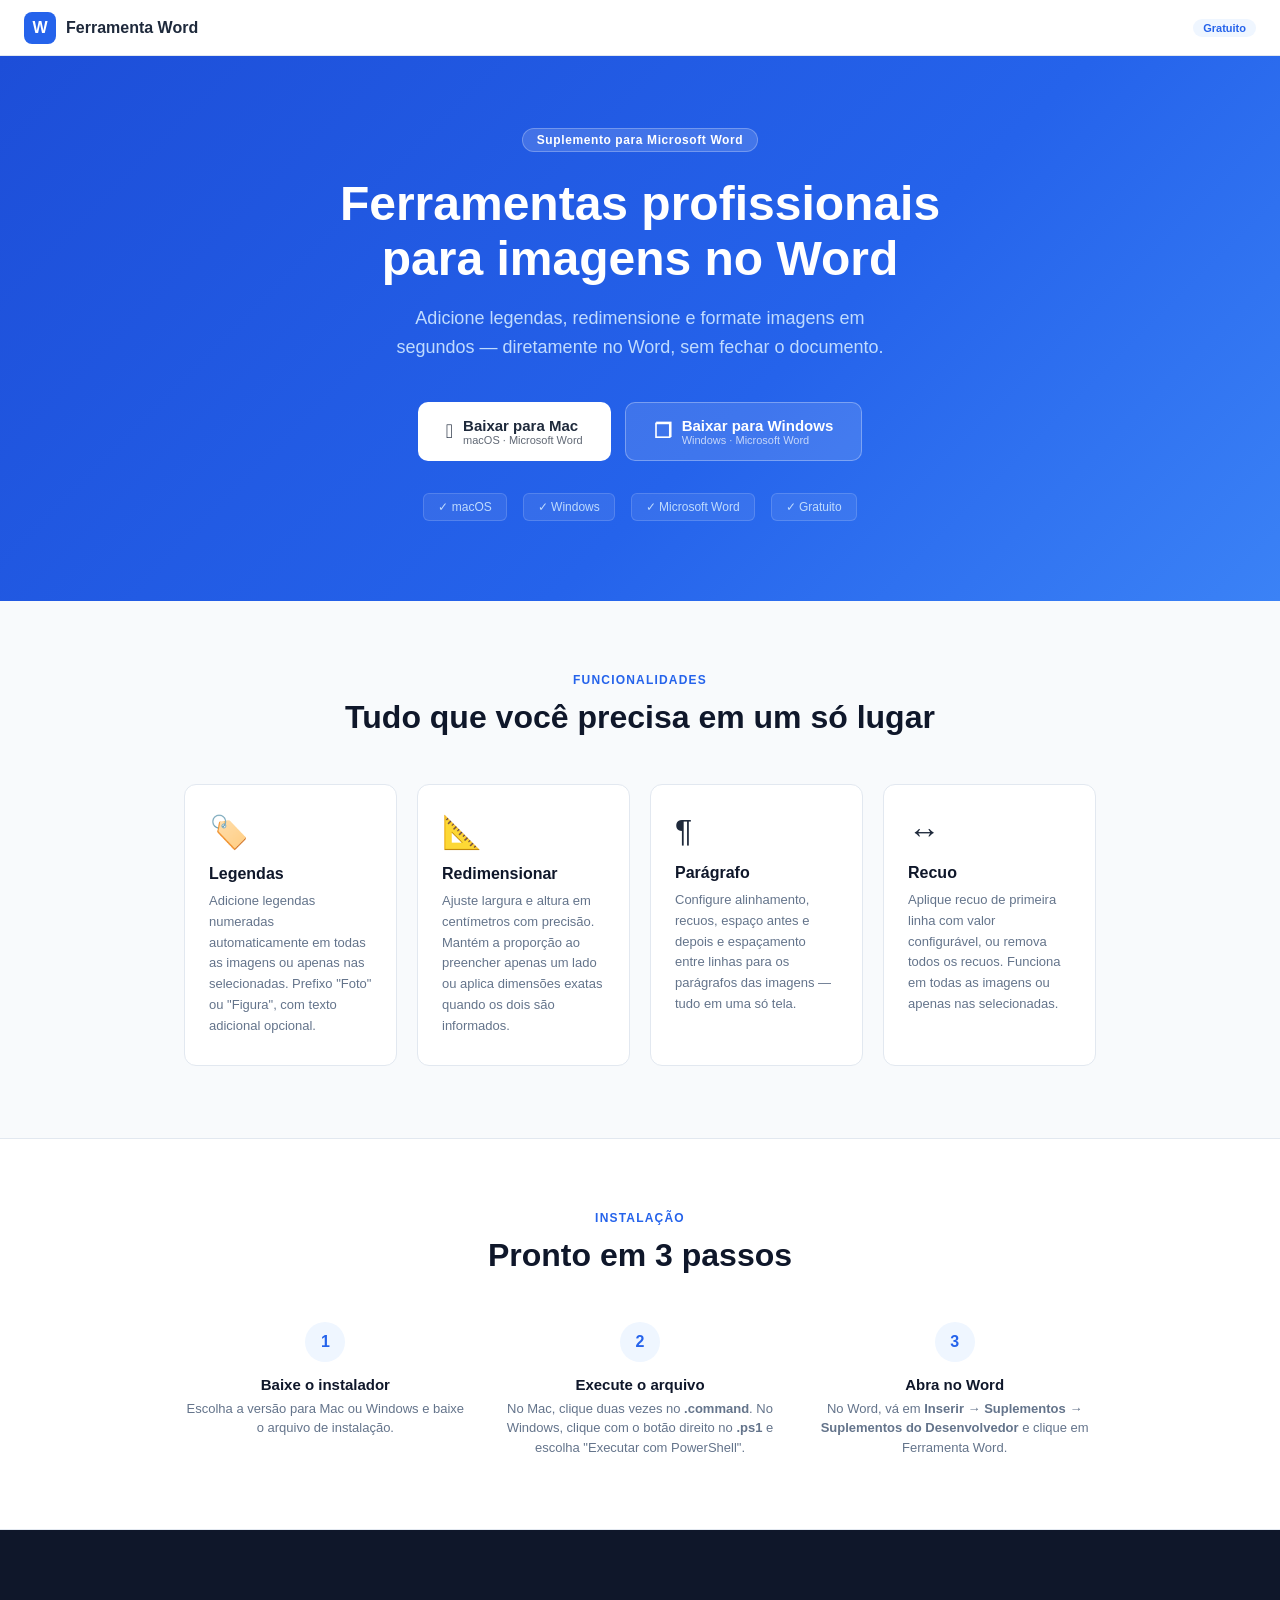
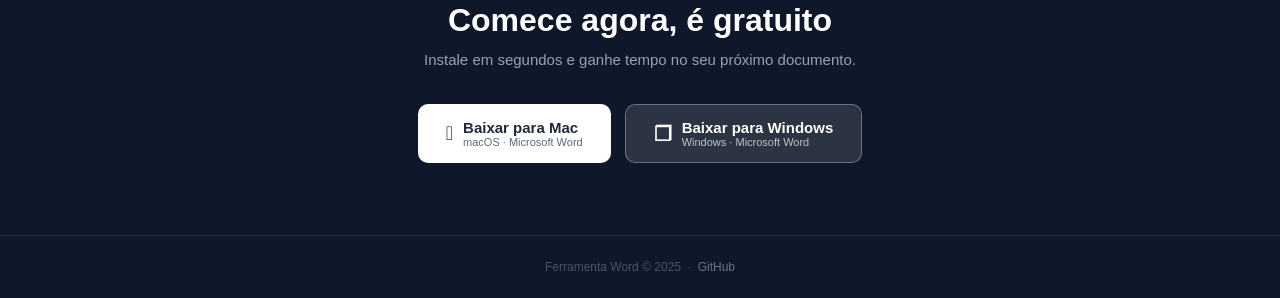
==== index.html @ 858177ff "adiciona landing page" ====
<!DOCTYPE html>
<html lang="pt-BR">
<head>
  <meta charset="UTF-8" />
  <meta name="viewport" content="width=device-width, initial-scale=1" />
  <title>Ferramenta Word</title>
  <style>
    *, *::before, *::after { box-sizing: border-box; margin: 0; padding: 0; }

    body {
      font-family: -apple-system, "Segoe UI", Roboto, sans-serif;
      background: #f8fafc;
      color: #1e293b;
    }

    /* ── NAV ── */
    nav {
      background: white;
      border-bottom: 1px solid #e2e8f0;
      padding: 0 24px;
      height: 56px;
      display: flex;
      align-items: center;
      justify-content: space-between;
      position: sticky;
      top: 0;
      z-index: 10;
    }
    .nav-logo {
      display: flex;
      align-items: center;
      gap: 10px;
      font-weight: 700;
      font-size: 16px;
      color: #1e293b;
      text-decoration: none;
    }
    .nav-logo-icon {
      background: #2563eb;
      color: white;
      width: 32px;
      height: 32px;
      border-radius: 8px;
      display: flex;
      align-items: center;
      justify-content: center;
      font-size: 16px;
    }
    .nav-badge {
      background: #eff6ff;
      color: #2563eb;
      font-size: 11px;
      font-weight: 700;
      padding: 3px 10px;
      border-radius: 20px;
    }

    /* ── HERO ── */
    .hero {
      background: linear-gradient(135deg, #1d4ed8 0%, #2563eb 60%, #3b82f6 100%);
      color: white;
      padding: 72px 24px 80px;
      text-align: center;
    }
    .hero-tag {
      display: inline-block;
      background: rgba(255,255,255,0.15);
      border: 1px solid rgba(255,255,255,0.25);
      color: white;
      font-size: 12px;
      font-weight: 600;
      padding: 4px 14px;
      border-radius: 20px;
      margin-bottom: 24px;
      letter-spacing: 0.05em;
    }
    .hero h1 {
      font-size: clamp(28px, 5vw, 48px);
      font-weight: 800;
      line-height: 1.15;
      margin-bottom: 18px;
      max-width: 640px;
      margin-left: auto;
      margin-right: auto;
    }
    .hero p {
      font-size: clamp(15px, 2vw, 18px);
      color: #bfdbfe;
      max-width: 520px;
      margin: 0 auto 40px;
      line-height: 1.6;
    }
    .hero-btns {
      display: flex;
      flex-wrap: wrap;
      gap: 14px;
      justify-content: center;
    }
    .btn-download {
      display: flex;
      align-items: center;
      gap: 10px;
      padding: 14px 28px;
      border-radius: 10px;
      font-size: 15px;
      font-weight: 700;
      text-decoration: none;
      transition: transform 0.15s, box-shadow 0.15s;
    }
    .btn-download:hover { transform: translateY(-2px); box-shadow: 0 8px 24px rgba(0,0,0,0.2); }
    .btn-mac {
      background: white;
      color: #1e293b;
    }
    .btn-win {
      background: rgba(255,255,255,0.12);
      color: white;
      border: 1px solid rgba(255,255,255,0.3);
    }
    .btn-icon { font-size: 20px; }
    .btn-text { display: flex; flex-direction: column; text-align: left; }
    .btn-text small { font-size: 11px; font-weight: 400; opacity: 0.7; }

    /* ── FEATURES ── */
    .section {
      padding: 72px 24px;
      max-width: 960px;
      margin: 0 auto;
    }
    .section-label {
      font-size: 12px;
      font-weight: 700;
      color: #2563eb;
      text-transform: uppercase;
      letter-spacing: 0.1em;
      text-align: center;
      margin-bottom: 12px;
    }
    .section h2 {
      font-size: clamp(22px, 3vw, 32px);
      font-weight: 800;
      text-align: center;
      margin-bottom: 48px;
      color: #0f172a;
    }
    .features-grid {
      display: grid;
      grid-template-columns: repeat(auto-fit, minmax(200px, 1fr));
      gap: 20px;
    }
    .feature-card {
      background: white;
      border: 1px solid #e2e8f0;
      border-radius: 12px;
      padding: 28px 24px;
      transition: border-color 0.2s, box-shadow 0.2s;
    }
    .feature-card:hover {
      border-color: #93c5fd;
      box-shadow: 0 4px 20px rgba(37,99,235,0.08);
    }
    .feature-emoji {
      font-size: 32px;
      margin-bottom: 14px;
      display: block;
    }
    .feature-card h3 {
      font-size: 16px;
      font-weight: 700;
      margin-bottom: 8px;
      color: #0f172a;
    }
    .feature-card p {
      font-size: 13px;
      color: #64748b;
      line-height: 1.6;
    }

    /* ── HOW IT WORKS ── */
    .how-section {
      background: white;
      border-top: 1px solid #e2e8f0;
      border-bottom: 1px solid #e2e8f0;
    }
    .steps {
      display: grid;
      grid-template-columns: repeat(auto-fit, minmax(200px, 1fr));
      gap: 32px;
    }
    .step {
      text-align: center;
    }
    .step-num {
      width: 40px;
      height: 40px;
      background: #eff6ff;
      color: #2563eb;
      font-size: 16px;
      font-weight: 800;
      border-radius: 50%;
      display: flex;
      align-items: center;
      justify-content: center;
      margin: 0 auto 14px;
    }
    .step h3 {
      font-size: 15px;
      font-weight: 700;
      margin-bottom: 6px;
      color: #0f172a;
    }
    .step p {
      font-size: 13px;
      color: #64748b;
      line-height: 1.5;
    }

    /* ── CTA ── */
    .cta-section {
      background: #0f172a;
      color: white;
      text-align: center;
      padding: 72px 24px;
    }
    .cta-section h2 {
      font-size: clamp(22px, 3vw, 32px);
      font-weight: 800;
      margin-bottom: 12px;
    }
    .cta-section p {
      color: #94a3b8;
      font-size: 15px;
      margin-bottom: 36px;
    }

    /* ── FOOTER ── */
    footer {
      background: #0f172a;
      border-top: 1px solid #1e293b;
      text-align: center;
      padding: 24px;
      color: #475569;
      font-size: 12px;
    }
    footer a { color: #64748b; text-decoration: none; }
    footer a:hover { color: #94a3b8; }

    /* ── COMPAT BADGES ── */
    .compat {
      display: flex;
      justify-content: center;
      gap: 16px;
      flex-wrap: wrap;
      margin-top: 32px;
    }
    .compat-badge {
      display: flex;
      align-items: center;
      gap: 6px;
      background: rgba(255,255,255,0.08);
      border: 1px solid rgba(255,255,255,0.15);
      border-radius: 6px;
      padding: 6px 14px;
      font-size: 12px;
      color: #bfdbfe;
    }
  </style>
</head>
<body>

<!-- NAV -->
<nav>
  <a class="nav-logo" href="#">
    <div class="nav-logo-icon">W</div>
    Ferramenta Word
  </a>
  <span class="nav-badge">Gratuito</span>
</nav>

<!-- HERO -->
<section class="hero">
  <span class="hero-tag">Suplemento para Microsoft Word</span>
  <h1>Ferramentas profissionais para imagens no Word</h1>
  <p>Adicione legendas, redimensione e formate imagens em segundos — diretamente no Word, sem fechar o documento.</p>

  <div class="hero-btns">
    <a class="btn-download btn-mac" href="instalar-mac.command" download>
      <span class="btn-icon">&#63743;</span>
      <span class="btn-text">
        Baixar para Mac
        <small>macOS · Microsoft Word</small>
      </span>
    </a>
    <a class="btn-download btn-win" href="instalar-windows.ps1" download>
      <span class="btn-icon">&#10064;</span>
      <span class="btn-text">
        Baixar para Windows
        <small>Windows · Microsoft Word</small>
      </span>
    </a>
  </div>

  <div class="compat">
    <span class="compat-badge">&#10003; macOS</span>
    <span class="compat-badge">&#10003; Windows</span>
    <span class="compat-badge">&#10003; Microsoft Word</span>
    <span class="compat-badge">&#10003; Gratuito</span>
  </div>
</section>

<!-- FEATURES -->
<section class="section">
  <p class="section-label">Funcionalidades</p>
  <h2>Tudo que você precisa em um só lugar</h2>

  <div class="features-grid">
    <div class="feature-card">
      <span class="feature-emoji">&#127991;&#65039;</span>
      <h3>Legendas</h3>
      <p>Adicione legendas numeradas automaticamente em todas as imagens ou apenas nas selecionadas. Prefixo "Foto" ou "Figura", com texto adicional opcional.</p>
    </div>
    <div class="feature-card">
      <span class="feature-emoji">&#128208;</span>
      <h3>Redimensionar</h3>
      <p>Ajuste largura e altura em centímetros com precisão. Mantém a proporção ao preencher apenas um lado ou aplica dimensões exatas quando os dois são informados.</p>
    </div>
    <div class="feature-card">
      <span class="feature-emoji">&#182;</span>
      <h3>Parágrafo</h3>
      <p>Configure alinhamento, recuos, espaço antes e depois e espaçamento entre linhas para os parágrafos das imagens — tudo em uma só tela.</p>
    </div>
    <div class="feature-card">
      <span class="feature-emoji">&#8596;&#65039;</span>
      <h3>Recuo</h3>
      <p>Aplique recuo de primeira linha com valor configurável, ou remova todos os recuos. Funciona em todas as imagens ou apenas nas selecionadas.</p>
    </div>
  </div>
</section>

<!-- HOW IT WORKS -->
<section class="how-section">
  <div class="section">
    <p class="section-label">Instalação</p>
    <h2>Pronto em 3 passos</h2>

    <div class="steps">
      <div class="step">
        <div class="step-num">1</div>
        <h3>Baixe o instalador</h3>
        <p>Escolha a versão para Mac ou Windows e baixe o arquivo de instalação.</p>
      </div>
      <div class="step">
        <div class="step-num">2</div>
        <h3>Execute o arquivo</h3>
        <p>No Mac, clique duas vezes no <strong>.command</strong>. No Windows, clique com o botão direito no <strong>.ps1</strong> e escolha "Executar com PowerShell".</p>
      </div>
      <div class="step">
        <div class="step-num">3</div>
        <h3>Abra no Word</h3>
        <p>No Word, vá em <strong>Inserir → Suplementos → Suplementos do Desenvolvedor</strong> e clique em Ferramenta Word.</p>
      </div>
    </div>
  </div>
</section>

<!-- CTA -->
<section class="cta-section">
  <h2>Comece agora, é gratuito</h2>
  <p>Instale em segundos e ganhe tempo no seu próximo documento.</p>

  <div class="hero-btns">
    <a class="btn-download btn-mac" href="instalar-mac.command" download>
      <span class="btn-icon">&#63743;</span>
      <span class="btn-text">
        Baixar para Mac
        <small>macOS · Microsoft Word</small>
      </span>
    </a>
    <a class="btn-download btn-win" href="instalar-windows.ps1" download>
      <span class="btn-icon">&#10064;</span>
      <span class="btn-text">
        Baixar para Windows
        <small>Windows · Microsoft Word</small>
      </span>
    </a>
  </div>
</section>

<!-- FOOTER -->
<footer>
  <p>Ferramenta Word &copy; 2025 &nbsp;·&nbsp; <a href="https://github.com/leocorrea99/ferramenta-word">GitHub</a></p>
</footer>

</body>
</html>
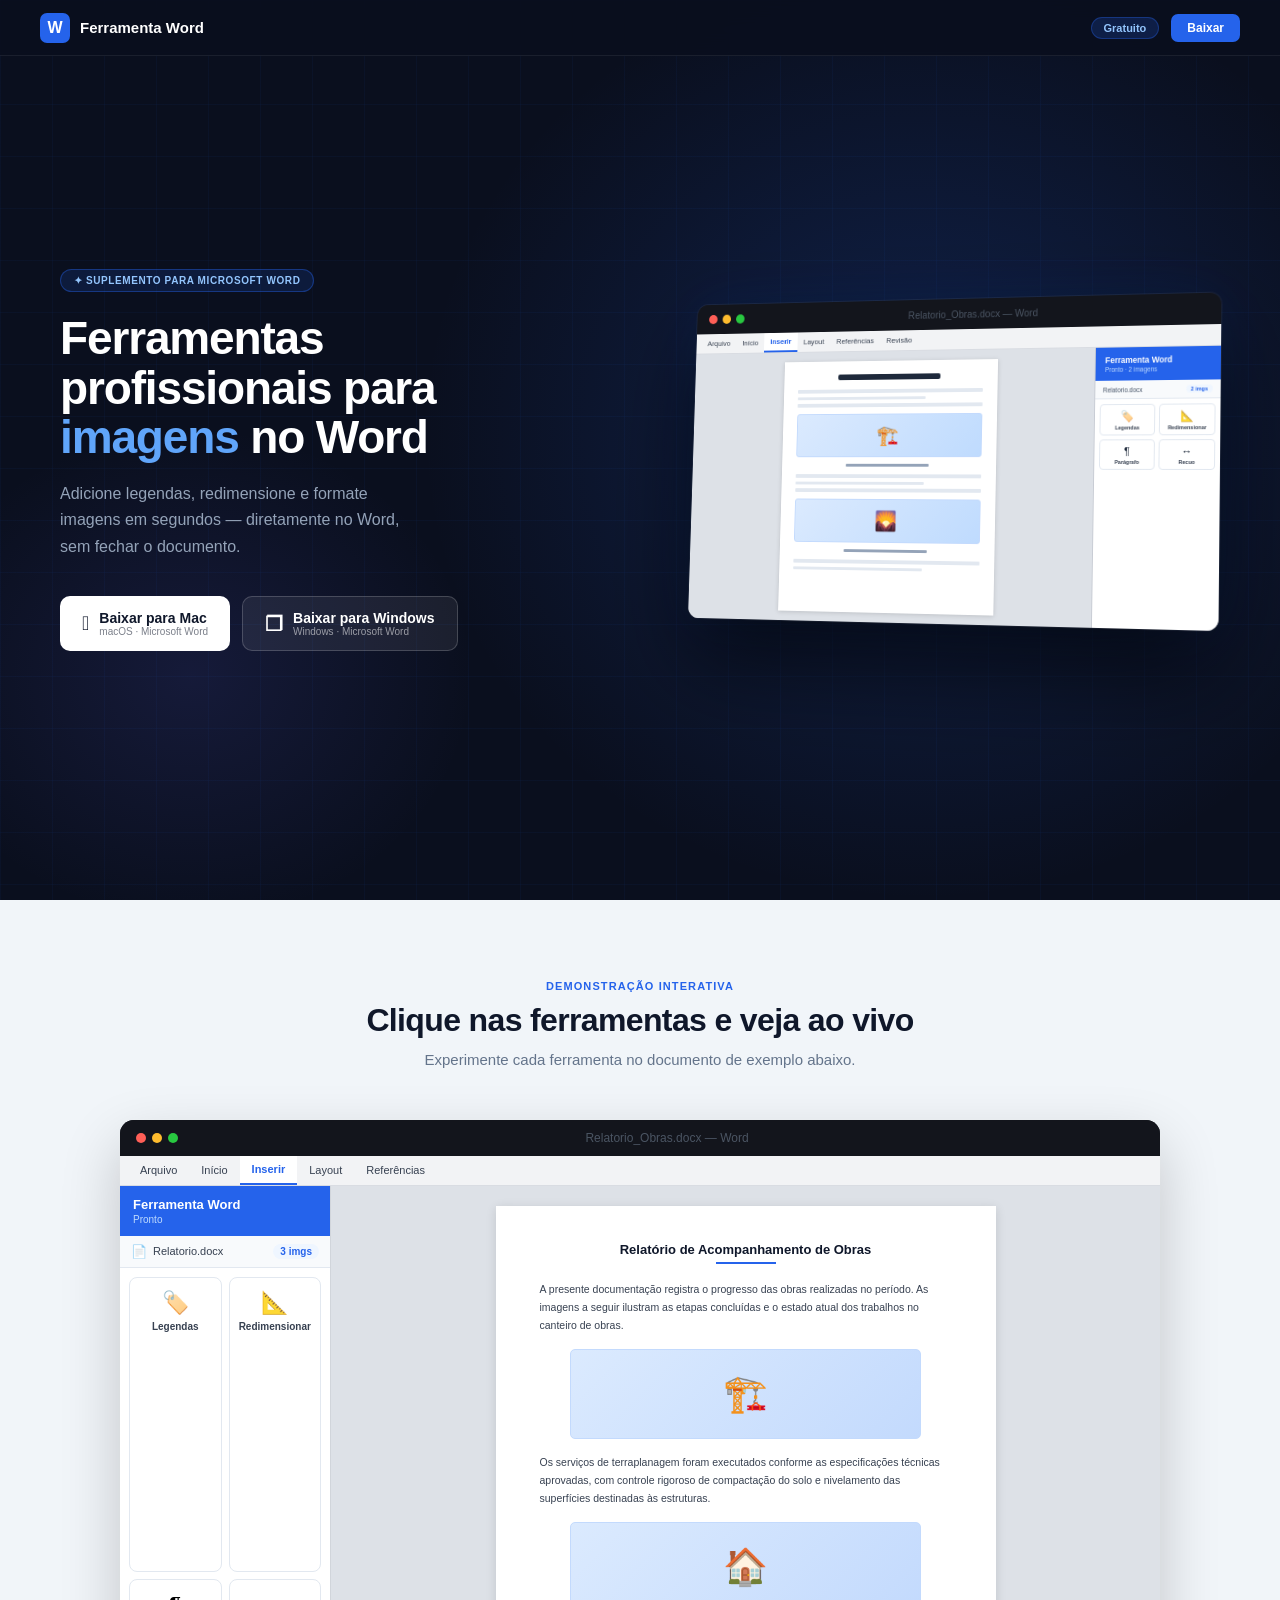
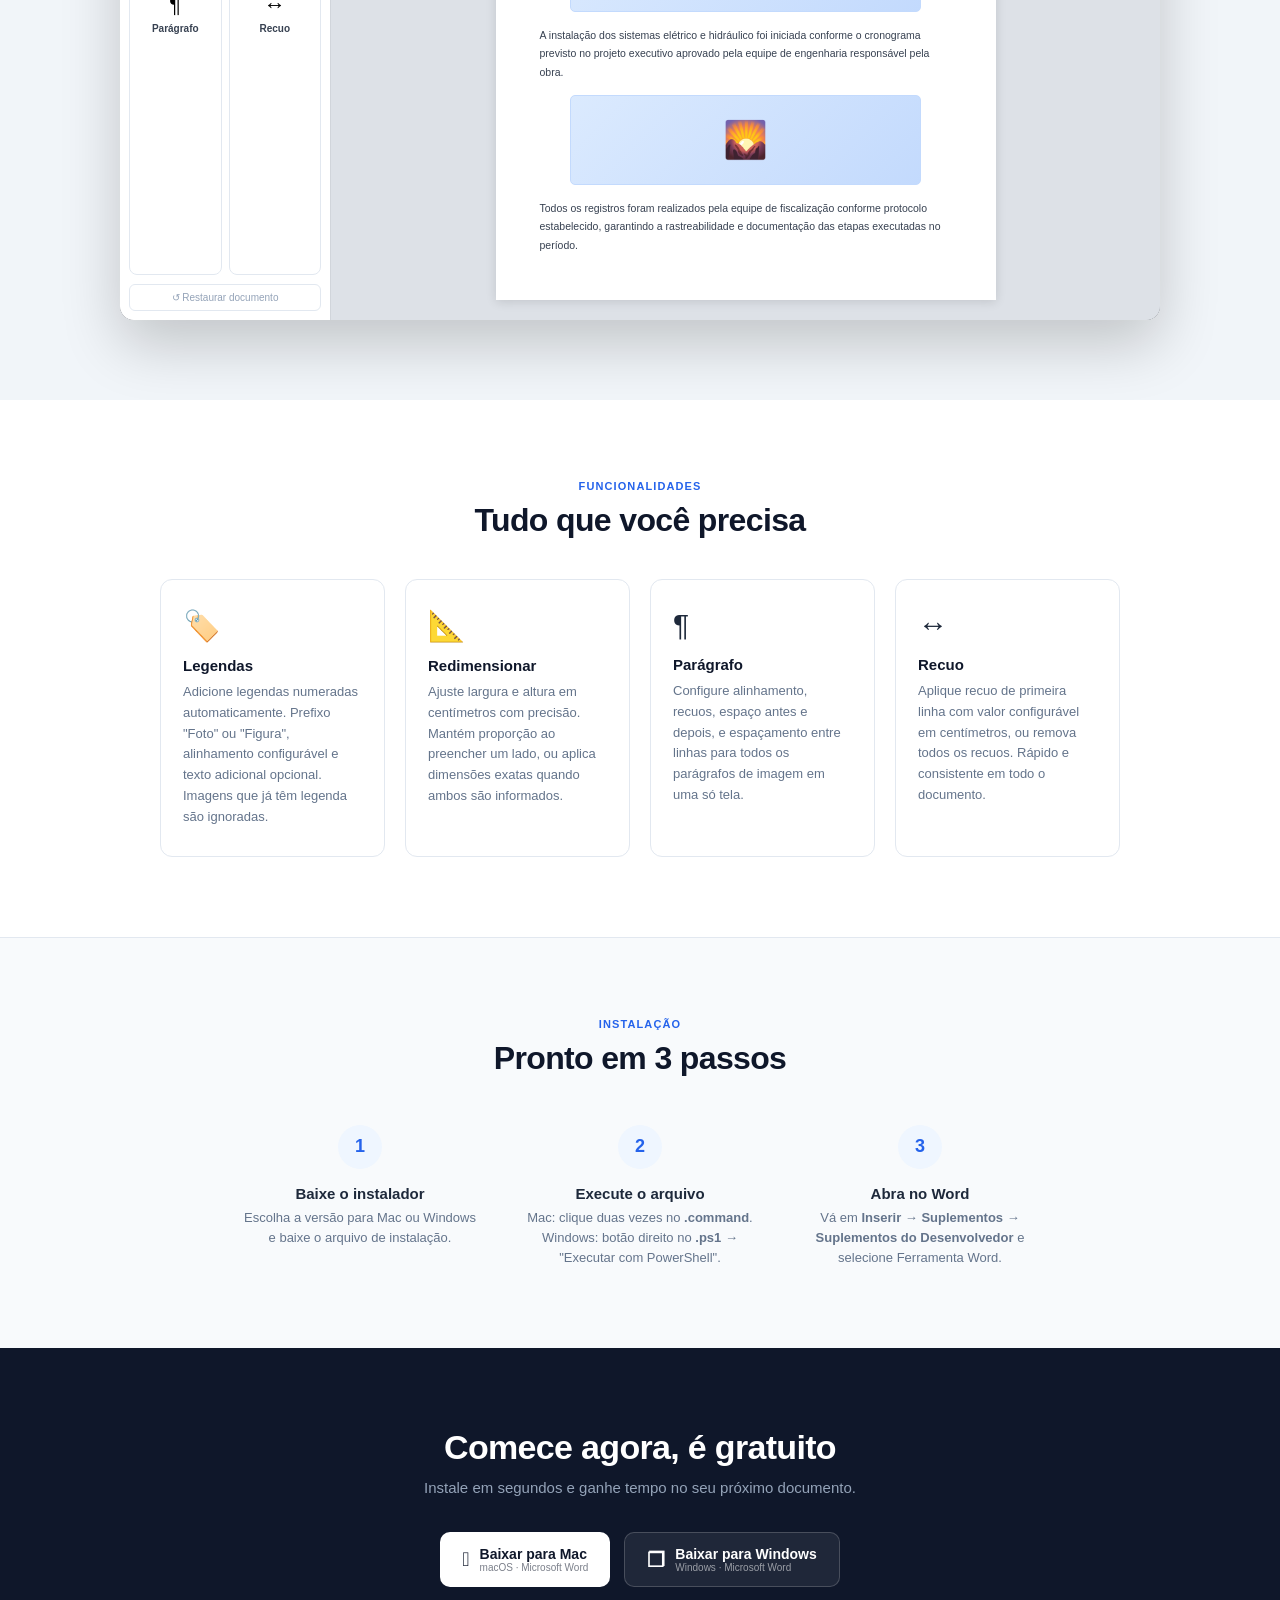
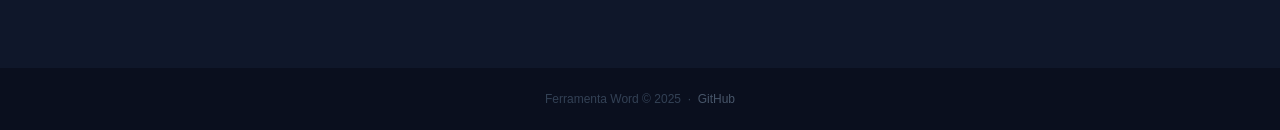
==== commit a2e23e25: "redesenha LP: hero com mockup Word + demo interativo" ====
--- a/index.html
+++ b/index.html
@@ -6,263 +6,227 @@
   <title>Ferramenta Word</title>
   <style>
     *, *::before, *::after { box-sizing: border-box; margin: 0; padding: 0; }
-
-    body {
-      font-family: -apple-system, "Segoe UI", Roboto, sans-serif;
-      background: #f8fafc;
-      color: #1e293b;
-    }
+    html { scroll-behavior: smooth; }
+    body { font-family: -apple-system, "Segoe UI", Roboto, sans-serif; color: #1e293b; background: #f8fafc; overflow-x: hidden; }
 
     /* ── NAV ── */
     nav {
-      background: white;
-      border-bottom: 1px solid #e2e8f0;
-      padding: 0 24px;
-      height: 56px;
-      display: flex;
-      align-items: center;
-      justify-content: space-between;
-      position: sticky;
-      top: 0;
-      z-index: 10;
-    }
-    .nav-logo {
-      display: flex;
-      align-items: center;
-      gap: 10px;
-      font-weight: 700;
-      font-size: 16px;
-      color: #1e293b;
-      text-decoration: none;
-    }
-    .nav-logo-icon {
-      background: #2563eb;
-      color: white;
-      width: 32px;
-      height: 32px;
-      border-radius: 8px;
-      display: flex;
-      align-items: center;
-      justify-content: center;
-      font-size: 16px;
-    }
-    .nav-badge {
-      background: #eff6ff;
-      color: #2563eb;
-      font-size: 11px;
-      font-weight: 700;
-      padding: 3px 10px;
-      border-radius: 20px;
-    }
+      position: fixed; top: 0; left: 0; right: 0; z-index: 100;
+      background: rgba(10,15,30,0.85); backdrop-filter: blur(16px);
+      border-bottom: 1px solid rgba(255,255,255,0.07);
+      height: 56px; padding: 0 40px;
+      display: flex; align-items: center; justify-content: space-between;
+    }
+    .logo { display: flex; align-items: center; gap: 10px; text-decoration: none; }
+    .logo-mark { width: 30px; height: 30px; background: #2563eb; border-radius: 7px; display: grid; place-items: center; color: white; font-weight: 900; font-size: 16px; }
+    .logo-name { font-size: 15px; font-weight: 700; color: white; }
+    .nav-right { display: flex; align-items: center; gap: 12px; }
+    .nav-pill { background: rgba(37,99,235,0.2); color: #93c5fd; font-size: 11px; font-weight: 700; padding: 4px 12px; border-radius: 20px; border: 1px solid rgba(37,99,235,0.35); }
+    .nav-btn { background: #2563eb; color: white; font-size: 12px; font-weight: 700; padding: 7px 16px; border-radius: 7px; text-decoration: none; transition: background 0.15s; }
+    .nav-btn:hover { background: #1d4ed8; }
 
     /* ── HERO ── */
     .hero {
-      background: linear-gradient(135deg, #1d4ed8 0%, #2563eb 60%, #3b82f6 100%);
-      color: white;
-      padding: 72px 24px 80px;
-      text-align: center;
-    }
+      min-height: 100vh;
+      background: #0a0f1e;
+      background-image:
+        radial-gradient(ellipse 60% 80% at 72% 48%, rgba(37,99,235,0.22) 0%, transparent 65%),
+        radial-gradient(ellipse 40% 50% at 15% 75%, rgba(99,102,241,0.13) 0%, transparent 55%);
+      position: relative; overflow: hidden;
+      display: flex; align-items: center;
+      padding: 80px 60px 60px; gap: 56px;
+    }
+    .hero::before {
+      content: '';
+      position: absolute; inset: 0; pointer-events: none;
+      background-image:
+        linear-gradient(rgba(37,99,235,0.05) 1px, transparent 1px),
+        linear-gradient(90deg, rgba(37,99,235,0.05) 1px, transparent 1px);
+      background-size: 52px 52px;
+    }
+    .hero-text { flex: 0 0 400px; position: relative; z-index: 2; }
     .hero-tag {
-      display: inline-block;
-      background: rgba(255,255,255,0.15);
-      border: 1px solid rgba(255,255,255,0.25);
-      color: white;
-      font-size: 12px;
-      font-weight: 600;
-      padding: 4px 14px;
-      border-radius: 20px;
-      margin-bottom: 24px;
-      letter-spacing: 0.05em;
-    }
-    .hero h1 {
-      font-size: clamp(28px, 5vw, 48px);
-      font-weight: 800;
-      line-height: 1.15;
-      margin-bottom: 18px;
-      max-width: 640px;
-      margin-left: auto;
-      margin-right: auto;
-    }
-    .hero p {
-      font-size: clamp(15px, 2vw, 18px);
-      color: #bfdbfe;
-      max-width: 520px;
-      margin: 0 auto 40px;
-      line-height: 1.6;
-    }
-    .hero-btns {
-      display: flex;
-      flex-wrap: wrap;
-      gap: 14px;
-      justify-content: center;
-    }
-    .btn-download {
-      display: flex;
-      align-items: center;
-      gap: 10px;
-      padding: 14px 28px;
-      border-radius: 10px;
-      font-size: 15px;
-      font-weight: 700;
-      text-decoration: none;
-      transition: transform 0.15s, box-shadow 0.15s;
-    }
-    .btn-download:hover { transform: translateY(-2px); box-shadow: 0 8px 24px rgba(0,0,0,0.2); }
-    .btn-mac {
-      background: white;
-      color: #1e293b;
-    }
-    .btn-win {
-      background: rgba(255,255,255,0.12);
-      color: white;
-      border: 1px solid rgba(255,255,255,0.3);
-    }
+      display: inline-flex; align-items: center; gap: 6px;
+      background: rgba(37,99,235,0.15); border: 1px solid rgba(37,99,235,0.4);
+      color: #93c5fd; font-size: 10px; font-weight: 700;
+      padding: 5px 13px; border-radius: 20px;
+      letter-spacing: 0.06em; text-transform: uppercase; margin-bottom: 22px;
+    }
+    .hero h1 { font-size: 46px; font-weight: 900; line-height: 1.08; color: white; letter-spacing: -0.025em; margin-bottom: 18px; }
+    .hero h1 em { font-style: normal; color: #60a5fa; }
+    .hero-desc { font-size: 16px; color: #94a3b8; line-height: 1.65; margin-bottom: 36px; max-width: 350px; }
+    .hero-ctas { display: flex; flex-wrap: wrap; gap: 12px; }
+    .btn-hero {
+      display: flex; align-items: center; gap: 10px;
+      padding: 13px 22px; border-radius: 10px;
+      font-size: 14px; font-weight: 700; text-decoration: none;
+      transition: transform 0.15s, box-shadow 0.15s, background 0.15s;
+    }
+    .btn-hero:hover { transform: translateY(-2px); }
+    .btn-mac { background: white; color: #0f172a; }
+    .btn-mac:hover { box-shadow: 0 10px 30px rgba(255,255,255,0.12); }
+    .btn-win { background: rgba(255,255,255,0.07); color: white; border: 1px solid rgba(255,255,255,0.18); }
+    .btn-win:hover { background: rgba(255,255,255,0.12); box-shadow: 0 10px 30px rgba(0,0,0,0.3); }
     .btn-icon { font-size: 20px; }
-    .btn-text { display: flex; flex-direction: column; text-align: left; }
-    .btn-text small { font-size: 11px; font-weight: 400; opacity: 0.7; }
+    .btn-txt { display: flex; flex-direction: column; text-align: left; }
+    .btn-txt small { font-size: 10px; font-weight: 400; opacity: 0.55; }
+    .hero-visual { flex: 1; display: flex; justify-content: flex-end; align-items: center; position: relative; z-index: 2; }
+
+    /* ── WORD WINDOW (hero mockup) ── */
+    .mockup-win {
+      width: 580px;
+      background: #1c1f28; border-radius: 12px; overflow: hidden;
+      box-shadow: 0 0 0 1px rgba(255,255,255,0.06), 0 40px 100px rgba(0,0,0,0.7), 0 0 60px rgba(37,99,235,0.12);
+      transform: perspective(1200px) rotateY(-10deg) rotateX(3deg);
+      transform-origin: right center;
+      transition: transform 0.4s ease;
+    }
+    .mockup-win:hover { transform: perspective(1200px) rotateY(-5deg) rotateX(1.5deg); }
+    .m-bar { background: #13151c; padding: 10px 14px; display: flex; align-items: center; gap: 10px; }
+    .m-dots { display: flex; gap: 6px; }
+    .m-dot { width: 10px; height: 10px; border-radius: 50%; }
+    .m-dot.c { background: #ff5f57; } .m-dot.n { background: #febc2e; } .m-dot.x { background: #28c840; }
+    .m-title { flex: 1; text-align: center; font-size: 10.5px; color: #4b5563; font-weight: 500; }
+    .m-ribbon { background: #f2f3f5; height: 22px; display: flex; align-items: center; padding: 0 6px; border-bottom: 1px solid #d9dce2; }
+    .m-tab { font-size: 8px; padding: 0 7px; height: 100%; display: flex; align-items: center; color: #374151; }
+    .m-tab.on { color: #2563eb; font-weight: 700; border-bottom: 2px solid #2563eb; background: white; }
+    .m-body { display: flex; height: 285px; background: #c8ccd4; gap: 1px; }
+    .m-docarea { flex: 1; background: #dde1e7; display: flex; justify-content: center; align-items: flex-start; padding: 10px 8px; overflow: hidden; }
+    .m-page { background: white; width: 100%; max-width: 240px; min-height: 265px; box-shadow: 0 1px 5px rgba(0,0,0,0.15); padding: 14px 16px; }
+    .mp-h { height: 6px; background: #1e293b; border-radius: 2px; width: 55%; margin: 0 auto 10px; }
+    .mp-l { height: 3.5px; background: #e2e8f0; border-radius: 1px; margin-bottom: 4px; }
+    .mp-l.s { width: 70%; }
+    .mp-img { height: 46px; margin: 7px 0; background: linear-gradient(135deg, #dbeafe, #bfdbfe); border-radius: 3px; display: flex; align-items: center; justify-content: center; font-size: 20px; border: 1px solid #c3dafd; }
+    .mp-cap { height: 3.5px; background: #94a3b8; border-radius: 1px; width: 45%; margin: 3px auto 8px; }
+    .m-pane { width: 130px; background: white; display: flex; flex-direction: column; overflow: hidden; }
+    .mp-hdr { background: #2563eb; padding: 8px 10px; }
+    .mp-hdr-t { font-size: 8.5px; font-weight: 700; color: white; }
+    .mp-hdr-s { font-size: 6.5px; color: #bfdbfe; margin-top: 1px; }
+    .mp-dbar { padding: 5px 8px; background: #f8fafc; border-bottom: 1px solid #e2e8f0; display: flex; align-items: center; gap: 4px; }
+    .mp-dname { font-size: 6.5px; color: #475569; font-weight: 500; flex: 1; white-space: nowrap; overflow: hidden; text-overflow: ellipsis; }
+    .mp-dbadge { background: #eff6ff; color: #2563eb; font-size: 5.5px; font-weight: 700; padding: 1px 5px; border-radius: 8px; }
+    .mp-grid { display: grid; grid-template-columns: 1fr 1fr; gap: 4px; padding: 5px; }
+    .mp-card { background: white; border: 1px solid #e2e8f0; border-radius: 4px; padding: 5px 3px 4px; display: flex; flex-direction: column; align-items: center; gap: 2px; }
+    .mp-em { font-size: 11px; }
+    .mp-lbl { font-size: 5.5px; font-weight: 700; color: #374151; }
+
+    /* ── DEMO SECTION ── */
+    .demo-section { padding: 80px 40px; background: #f1f5f9; }
+    .s-hdr { text-align: center; margin-bottom: 48px; }
+    .s-label { font-size: 11px; font-weight: 700; color: #2563eb; text-transform: uppercase; letter-spacing: 0.1em; margin-bottom: 10px; }
+    .s-title { font-size: 32px; font-weight: 800; color: #0f172a; letter-spacing: -0.02em; }
+    .s-sub { font-size: 15px; color: #64748b; margin-top: 10px; line-height: 1.5; }
+
+    .demo-frame {
+      max-width: 1040px; margin: 0 auto;
+      background: #1c1f28; border-radius: 14px; overflow: hidden;
+      box-shadow: 0 24px 60px rgba(0,0,0,0.2), 0 0 0 1px rgba(255,255,255,0.05);
+    }
+    .df-bar { background: #13151c; padding: 11px 16px; display: flex; align-items: center; gap: 12px; }
+    .df-bartitle { flex: 1; text-align: center; font-size: 12px; color: #4b5563; font-weight: 500; }
+    .df-ribbon { background: #f2f3f5; height: 30px; padding: 0 8px; display: flex; align-items: center; border-bottom: 1px solid #d9dce2; }
+    .df-tab { font-size: 11px; padding: 0 12px; height: 100%; display: flex; align-items: center; color: #374151; }
+    .df-tab.on { color: #2563eb; font-weight: 700; border-bottom: 2px solid #2563eb; background: white; }
+    .df-body { display: flex; background: #d1d5db; gap: 1px; }
+
+    /* task pane */
+    .df-pane { width: 210px; flex-shrink: 0; background: white; display: flex; flex-direction: column; }
+    .dp-hdr { background: #2563eb; padding: 11px 13px; }
+    .dp-hdr-t { font-size: 13px; font-weight: 700; color: white; }
+    .dp-hdr-s { font-size: 10px; color: #bfdbfe; margin-top: 2px; }
+    .dp-dbar { background: #f8fafc; border-bottom: 1px solid #e2e8f0; padding: 8px 11px; display: flex; align-items: center; gap: 6px; }
+    .dp-dname { font-size: 11px; font-weight: 500; color: #374151; flex: 1; }
+    .dp-badge { background: #eff6ff; color: #2563eb; font-size: 10px; font-weight: 700; padding: 2px 7px; border-radius: 10px; white-space: nowrap; }
+    .dp-tools { display: grid; grid-template-columns: 1fr 1fr; gap: 7px; padding: 9px; flex: 1; }
+    .dp-btn {
+      background: white; border: 1.5px solid #e2e8f0; border-radius: 8px;
+      padding: 12px 6px 10px; cursor: pointer;
+      display: flex; flex-direction: column; align-items: center; gap: 4px;
+      transition: all 0.2s; text-align: center;
+    }
+    .dp-btn:hover { border-color: #93c5fd; transform: translateY(-1px); box-shadow: 0 2px 10px rgba(37,99,235,0.1); }
+    .dp-btn.active { border-color: #2563eb; background: #eff6ff; }
+    .dp-btn.active .dp-btn-lbl { color: #1d4ed8; }
+    .dp-btn-em { font-size: 22px; }
+    .dp-btn-lbl { font-size: 10px; font-weight: 700; color: #374151; line-height: 1.3; }
+    .dp-btn-state { font-size: 8px; color: #2563eb; font-weight: 600; min-height: 10px; }
+    .dp-reset {
+      margin: 0 9px 9px; padding: 7px; border: 1px solid #e2e8f0;
+      border-radius: 6px; background: none; font-size: 10px; color: #94a3b8;
+      cursor: pointer; transition: all 0.15s; width: calc(100% - 18px);
+    }
+    .dp-reset:hover { background: #f8fafc; color: #64748b; border-color: #cbd5e1; }
+
+    /* document simulation */
+    .df-docarea { flex: 1; background: #dde1e7; overflow-y: auto; display: flex; justify-content: center; align-items: flex-start; padding: 20px; min-height: 480px; }
+    #demo-page {
+      background: white; width: 100%; max-width: 500px; min-height: 440px;
+      box-shadow: 0 2px 10px rgba(0,0,0,0.12); padding: 36px 44px;
+    }
+    .doc-h1 { font-size: 13px; font-weight: 800; color: #0f172a; text-align: center; margin-bottom: 5px; }
+    .doc-rule { height: 2px; background: #2563eb; width: 60px; margin: 0 auto 16px; }
+    .doc-para { font-size: 10.5px; color: #374151; line-height: 1.75; margin-bottom: 10px; transition: text-indent 0.45s ease, line-height 0.45s ease; }
+    .doc-img-wrap { margin: 14px 0; text-align: center; transition: margin 0.45s ease; }
+    .doc-img-box {
+      display: inline-flex; width: 85%; height: 90px;
+      background: linear-gradient(135deg, #dbeafe 0%, #c3dafd 100%);
+      border-radius: 5px; border: 1px solid #c3dafd;
+      align-items: center; justify-content: center; font-size: 36px;
+      transition: width 0.5s ease, height 0.5s ease;
+    }
+    .doc-cap {
+      font-size: 9.5px; color: #475569; text-align: center;
+      max-height: 0; overflow: hidden; opacity: 0;
+      transition: max-height 0.4s ease, opacity 0.4s ease, margin-top 0.4s ease;
+    }
+
+    /* tool state classes */
+    #demo-page.has-legendas .doc-cap { max-height: 24px; opacity: 1; margin-top: 5px; }
+    #demo-page.has-resize .doc-img-box { width: 50%; height: 58px; }
+    #demo-page.has-paragrafo .doc-img-wrap { margin: 28px 0; }
+    #demo-page.has-paragrafo .doc-para { line-height: 2.2; }
+    #demo-page.has-recuo .doc-para { text-indent: 22px; }
 
     /* ── FEATURES ── */
-    .section {
-      padding: 72px 24px;
-      max-width: 960px;
-      margin: 0 auto;
-    }
-    .section-label {
-      font-size: 12px;
-      font-weight: 700;
-      color: #2563eb;
-      text-transform: uppercase;
-      letter-spacing: 0.1em;
-      text-align: center;
-      margin-bottom: 12px;
-    }
-    .section h2 {
-      font-size: clamp(22px, 3vw, 32px);
-      font-weight: 800;
-      text-align: center;
-      margin-bottom: 48px;
-      color: #0f172a;
-    }
-    .features-grid {
-      display: grid;
-      grid-template-columns: repeat(auto-fit, minmax(200px, 1fr));
-      gap: 20px;
-    }
-    .feature-card {
-      background: white;
-      border: 1px solid #e2e8f0;
-      border-radius: 12px;
-      padding: 28px 24px;
-      transition: border-color 0.2s, box-shadow 0.2s;
-    }
-    .feature-card:hover {
-      border-color: #93c5fd;
-      box-shadow: 0 4px 20px rgba(37,99,235,0.08);
-    }
-    .feature-emoji {
-      font-size: 32px;
-      margin-bottom: 14px;
-      display: block;
-    }
-    .feature-card h3 {
-      font-size: 16px;
-      font-weight: 700;
-      margin-bottom: 8px;
-      color: #0f172a;
-    }
-    .feature-card p {
-      font-size: 13px;
-      color: #64748b;
-      line-height: 1.6;
-    }
-
-    /* ── HOW IT WORKS ── */
-    .how-section {
-      background: white;
-      border-top: 1px solid #e2e8f0;
-      border-bottom: 1px solid #e2e8f0;
-    }
-    .steps {
-      display: grid;
-      grid-template-columns: repeat(auto-fit, minmax(200px, 1fr));
-      gap: 32px;
-    }
-    .step {
-      text-align: center;
-    }
-    .step-num {
-      width: 40px;
-      height: 40px;
-      background: #eff6ff;
-      color: #2563eb;
-      font-size: 16px;
-      font-weight: 800;
-      border-radius: 50%;
-      display: flex;
-      align-items: center;
-      justify-content: center;
-      margin: 0 auto 14px;
-    }
-    .step h3 {
-      font-size: 15px;
-      font-weight: 700;
-      margin-bottom: 6px;
-      color: #0f172a;
-    }
-    .step p {
-      font-size: 13px;
-      color: #64748b;
-      line-height: 1.5;
-    }
+    .feats-section { padding: 80px 40px; background: white; }
+    .feats-grid { display: grid; grid-template-columns: repeat(auto-fit, minmax(210px, 1fr)); gap: 20px; max-width: 960px; margin: 0 auto; }
+    .feat { border: 1px solid #e2e8f0; border-radius: 12px; padding: 28px 22px; transition: border-color 0.2s, box-shadow 0.2s, transform 0.2s; }
+    .feat:hover { border-color: #93c5fd; box-shadow: 0 4px 20px rgba(37,99,235,0.08); transform: translateY(-2px); }
+    .feat-em { font-size: 30px; display: block; margin-bottom: 14px; }
+    .feat h3 { font-size: 15px; font-weight: 700; margin-bottom: 8px; color: #0f172a; }
+    .feat p { font-size: 13px; color: #64748b; line-height: 1.6; }
+
+    /* ── STEPS ── */
+    .steps-section { padding: 80px 40px; background: #f8fafc; border-top: 1px solid #e2e8f0; }
+    .steps-grid { display: grid; grid-template-columns: repeat(auto-fit, minmax(200px, 1fr)); gap: 40px; max-width: 800px; margin: 0 auto; }
+    .step { text-align: center; }
+    .step-n { width: 44px; height: 44px; border-radius: 50%; background: #eff6ff; color: #2563eb; font-size: 18px; font-weight: 800; display: flex; align-items: center; justify-content: center; margin: 0 auto 16px; }
+    .step h3 { font-size: 15px; font-weight: 700; margin-bottom: 6px; }
+    .step p { font-size: 13px; color: #64748b; line-height: 1.55; }
 
     /* ── CTA ── */
-    .cta-section {
-      background: #0f172a;
-      color: white;
-      text-align: center;
-      padding: 72px 24px;
-    }
-    .cta-section h2 {
-      font-size: clamp(22px, 3vw, 32px);
-      font-weight: 800;
-      margin-bottom: 12px;
-    }
-    .cta-section p {
-      color: #94a3b8;
-      font-size: 15px;
-      margin-bottom: 36px;
-    }
+    .cta-section { background: #0f172a; padding: 80px 40px; text-align: center; }
+    .cta-section h2 { font-size: 34px; font-weight: 800; color: white; margin-bottom: 12px; letter-spacing: -0.02em; }
+    .cta-section p { color: #94a3b8; font-size: 15px; margin-bottom: 36px; }
+    .cta-btns { display: flex; flex-wrap: wrap; gap: 14px; justify-content: center; }
 
     /* ── FOOTER ── */
-    footer {
-      background: #0f172a;
-      border-top: 1px solid #1e293b;
-      text-align: center;
-      padding: 24px;
-      color: #475569;
-      font-size: 12px;
-    }
-    footer a { color: #64748b; text-decoration: none; }
+    footer { background: #0a0f1e; border-top: 1px solid #0f172a; text-align: center; padding: 24px; font-size: 12px; color: #334155; }
+    footer a { color: #475569; text-decoration: none; }
     footer a:hover { color: #94a3b8; }
 
-    /* ── COMPAT BADGES ── */
-    .compat {
-      display: flex;
-      justify-content: center;
-      gap: 16px;
-      flex-wrap: wrap;
-      margin-top: 32px;
-    }
-    .compat-badge {
-      display: flex;
-      align-items: center;
-      gap: 6px;
-      background: rgba(255,255,255,0.08);
-      border: 1px solid rgba(255,255,255,0.15);
-      border-radius: 6px;
-      padding: 6px 14px;
-      font-size: 12px;
-      color: #bfdbfe;
+    /* ── RESPONSIVE ── */
+    @media (max-width: 960px) {
+      .hero { flex-direction: column; padding: 100px 28px 60px; gap: 40px; }
+      .hero-text { flex: none; }
+      .mockup-win { transform: none; width: 100%; max-width: 520px; }
+      .hero-visual { justify-content: center; width: 100%; }
+    }
+    @media (max-width: 640px) {
+      .hero h1 { font-size: 32px; }
+      .df-pane { width: 160px; }
+      .demo-section, .feats-section, .steps-section, .cta-section { padding: 60px 20px; }
+      nav { padding: 0 20px; }
     }
   </style>
 </head>
@@ -270,118 +234,221 @@
 
 <!-- NAV -->
 <nav>
-  <a class="nav-logo" href="#">
-    <div class="nav-logo-icon">W</div>
-    Ferramenta Word
+  <a class="logo" href="#">
+    <div class="logo-mark">W</div>
+    <span class="logo-name">Ferramenta Word</span>
   </a>
-  <span class="nav-badge">Gratuito</span>
+  <div class="nav-right">
+    <span class="nav-pill">Gratuito</span>
+    <a class="nav-btn" href="#download">Baixar</a>
+  </div>
 </nav>
 
 <!-- HERO -->
 <section class="hero">
-  <span class="hero-tag">Suplemento para Microsoft Word</span>
-  <h1>Ferramentas profissionais para imagens no Word</h1>
-  <p>Adicione legendas, redimensione e formate imagens em segundos — diretamente no Word, sem fechar o documento.</p>
-
-  <div class="hero-btns">
-    <a class="btn-download btn-mac" href="instalar-mac.command" download>
-      <span class="btn-icon">&#63743;</span>
-      <span class="btn-text">
-        Baixar para Mac
-        <small>macOS · Microsoft Word</small>
-      </span>
-    </a>
-    <a class="btn-download btn-win" href="instalar-windows.ps1" download>
-      <span class="btn-icon">&#10064;</span>
-      <span class="btn-text">
-        Baixar para Windows
-        <small>Windows · Microsoft Word</small>
-      </span>
-    </a>
-  </div>
-
-  <div class="compat">
-    <span class="compat-badge">&#10003; macOS</span>
-    <span class="compat-badge">&#10003; Windows</span>
-    <span class="compat-badge">&#10003; Microsoft Word</span>
-    <span class="compat-badge">&#10003; Gratuito</span>
+  <div class="hero-text">
+    <span class="hero-tag">✦ Suplemento para Microsoft Word</span>
+    <h1>Ferramentas profissionais para <em>imagens</em> no Word</h1>
+    <p class="hero-desc">Adicione legendas, redimensione e formate imagens em segundos — diretamente no Word, sem fechar o documento.</p>
+    <div class="hero-ctas">
+      <a class="btn-hero btn-mac" href="instalar-mac.command" download>
+        <span class="btn-icon">&#63743;</span>
+        <span class="btn-txt">Baixar para Mac <small>macOS · Microsoft Word</small></span>
+      </a>
+      <a class="btn-hero btn-win" href="instalar-windows.ps1" download>
+        <span class="btn-icon">&#10064;</span>
+        <span class="btn-txt">Baixar para Windows <small>Windows · Microsoft Word</small></span>
+      </a>
+    </div>
+  </div>
+
+  <!-- CSS Word Window Mockup -->
+  <div class="hero-visual">
+    <div class="mockup-win">
+      <div class="m-bar">
+        <div class="m-dots"><span class="m-dot c"></span><span class="m-dot n"></span><span class="m-dot x"></span></div>
+        <span class="m-title">Relatorio_Obras.docx — Word</span>
+      </div>
+      <div class="m-ribbon">
+        <span class="m-tab">Arquivo</span><span class="m-tab">Início</span>
+        <span class="m-tab on">Inserir</span><span class="m-tab">Layout</span>
+        <span class="m-tab">Referências</span><span class="m-tab">Revisão</span>
+      </div>
+      <div class="m-body">
+        <div class="m-docarea">
+          <div class="m-page">
+            <div class="mp-h"></div>
+            <div class="mp-l"></div><div class="mp-l s"></div><div class="mp-l"></div>
+            <div class="mp-img">🏗️</div>
+            <div class="mp-cap"></div>
+            <div class="mp-l"></div><div class="mp-l s"></div><div class="mp-l"></div>
+            <div class="mp-img">🌄</div>
+            <div class="mp-cap"></div>
+            <div class="mp-l"></div><div class="mp-l s"></div>
+          </div>
+        </div>
+        <div class="m-pane">
+          <div class="mp-hdr">
+            <div class="mp-hdr-t">Ferramenta Word</div>
+            <div class="mp-hdr-s">Pronto · 2 imagens</div>
+          </div>
+          <div class="mp-dbar">
+            <span class="mp-dname">Relatorio.docx</span>
+            <span class="mp-dbadge">2 imgs</span>
+          </div>
+          <div class="mp-grid">
+            <div class="mp-card"><span class="mp-em">🏷️</span><span class="mp-lbl">Legendas</span></div>
+            <div class="mp-card"><span class="mp-em">📐</span><span class="mp-lbl">Redimensionar</span></div>
+            <div class="mp-card"><span class="mp-em">¶</span><span class="mp-lbl">Parágrafo</span></div>
+            <div class="mp-card"><span class="mp-em">↔</span><span class="mp-lbl">Recuo</span></div>
+          </div>
+        </div>
+      </div>
+    </div>
   </div>
 </section>
 
+<!-- DEMO INTERATIVO -->
+<section class="demo-section">
+  <div class="s-hdr">
+    <p class="s-label">Demonstração interativa</p>
+    <h2 class="s-title">Clique nas ferramentas e veja ao vivo</h2>
+    <p class="s-sub">Experimente cada ferramenta no documento de exemplo abaixo.</p>
+  </div>
+
+  <div class="demo-frame">
+    <div class="df-bar">
+      <div class="m-dots"><span class="m-dot c"></span><span class="m-dot n"></span><span class="m-dot x"></span></div>
+      <span class="df-bartitle">Relatorio_Obras.docx — Word</span>
+    </div>
+    <div class="df-ribbon">
+      <span class="df-tab">Arquivo</span><span class="df-tab">Início</span>
+      <span class="df-tab on">Inserir</span><span class="df-tab">Layout</span>
+      <span class="df-tab">Referências</span>
+    </div>
+    <div class="df-body">
+
+      <!-- Task pane -->
+      <div class="df-pane">
+        <div class="dp-hdr">
+          <div class="dp-hdr-t">Ferramenta Word</div>
+          <div class="dp-hdr-s">Pronto</div>
+        </div>
+        <div class="dp-dbar">
+          <span style="font-size:13px">📄</span>
+          <span class="dp-dname">Relatorio.docx</span>
+          <span class="dp-badge">3 imgs</span>
+        </div>
+        <div class="dp-tools">
+          <button class="dp-btn" id="btn-legendas" onclick="toggle('legendas')">
+            <span class="dp-btn-em">🏷️</span>
+            <span class="dp-btn-lbl">Legendas</span>
+            <span class="dp-btn-state" id="st-legendas"></span>
+          </button>
+          <button class="dp-btn" id="btn-resize" onclick="toggle('resize')">
+            <span class="dp-btn-em">📐</span>
+            <span class="dp-btn-lbl">Redimensionar</span>
+            <span class="dp-btn-state" id="st-resize"></span>
+          </button>
+          <button class="dp-btn" id="btn-paragrafo" onclick="toggle('paragrafo')">
+            <span class="dp-btn-em">¶</span>
+            <span class="dp-btn-lbl">Parágrafo</span>
+            <span class="dp-btn-state" id="st-paragrafo"></span>
+          </button>
+          <button class="dp-btn" id="btn-recuo" onclick="toggle('recuo')">
+            <span class="dp-btn-em">↔️</span>
+            <span class="dp-btn-lbl">Recuo</span>
+            <span class="dp-btn-state" id="st-recuo"></span>
+          </button>
+        </div>
+        <button class="dp-reset" onclick="resetDemo()">↺ Restaurar documento</button>
+      </div>
+
+      <!-- Simulated Word document -->
+      <div class="df-docarea">
+        <div id="demo-page">
+          <div class="doc-h1">Relatório de Acompanhamento de Obras</div>
+          <div class="doc-rule"></div>
+
+          <p class="doc-para">A presente documentação registra o progresso das obras realizadas no período. As imagens a seguir ilustram as etapas concluídas e o estado atual dos trabalhos no canteiro de obras.</p>
+
+          <div class="doc-img-wrap">
+            <div class="doc-img-box">🏗️</div>
+            <div class="doc-cap">Foto 1 — Fundação e estrutura concluídas</div>
+          </div>
+
+          <p class="doc-para">Os serviços de terraplanagem foram executados conforme as especificações técnicas aprovadas, com controle rigoroso de compactação do solo e nivelamento das superfícies destinadas às estruturas.</p>
+
+          <div class="doc-img-wrap">
+            <div class="doc-img-box">🏠</div>
+            <div class="doc-cap">Foto 2 — Estrutura em andamento</div>
+          </div>
+
+          <p class="doc-para">A instalação dos sistemas elétrico e hidráulico foi iniciada conforme o cronograma previsto no projeto executivo aprovado pela equipe de engenharia responsável pela obra.</p>
+
+          <div class="doc-img-wrap">
+            <div class="doc-img-box">🌄</div>
+            <div class="doc-cap">Foto 3 — Vista geral do terreno</div>
+          </div>
+
+          <p class="doc-para">Todos os registros foram realizados pela equipe de fiscalização conforme protocolo estabelecido, garantindo a rastreabilidade e documentação das etapas executadas no período.</p>
+        </div>
+      </div>
+    </div>
+  </div>
+</section>
+
 <!-- FEATURES -->
-<section class="section">
-  <p class="section-label">Funcionalidades</p>
-  <h2>Tudo que você precisa em um só lugar</h2>
-
-  <div class="features-grid">
-    <div class="feature-card">
-      <span class="feature-emoji">&#127991;&#65039;</span>
-      <h3>Legendas</h3>
-      <p>Adicione legendas numeradas automaticamente em todas as imagens ou apenas nas selecionadas. Prefixo "Foto" ou "Figura", com texto adicional opcional.</p>
-    </div>
-    <div class="feature-card">
-      <span class="feature-emoji">&#128208;</span>
-      <h3>Redimensionar</h3>
-      <p>Ajuste largura e altura em centímetros com precisão. Mantém a proporção ao preencher apenas um lado ou aplica dimensões exatas quando os dois são informados.</p>
-    </div>
-    <div class="feature-card">
-      <span class="feature-emoji">&#182;</span>
-      <h3>Parágrafo</h3>
-      <p>Configure alinhamento, recuos, espaço antes e depois e espaçamento entre linhas para os parágrafos das imagens — tudo em uma só tela.</p>
-    </div>
-    <div class="feature-card">
-      <span class="feature-emoji">&#8596;&#65039;</span>
-      <h3>Recuo</h3>
-      <p>Aplique recuo de primeira linha com valor configurável, ou remova todos os recuos. Funciona em todas as imagens ou apenas nas selecionadas.</p>
-    </div>
+<section class="feats-section">
+  <div class="s-hdr" style="margin-bottom:40px">
+    <p class="s-label">Funcionalidades</p>
+    <h2 class="s-title">Tudo que você precisa</h2>
+  </div>
+  <div class="feats-grid">
+    <div class="feat"><span class="feat-em">🏷️</span><h3>Legendas</h3><p>Adicione legendas numeradas automaticamente. Prefixo "Foto" ou "Figura", alinhamento configurável e texto adicional opcional. Imagens que já têm legenda são ignoradas.</p></div>
+    <div class="feat"><span class="feat-em">📐</span><h3>Redimensionar</h3><p>Ajuste largura e altura em centímetros com precisão. Mantém proporção ao preencher um lado, ou aplica dimensões exatas quando ambos são informados.</p></div>
+    <div class="feat"><span class="feat-em">¶</span><h3>Parágrafo</h3><p>Configure alinhamento, recuos, espaço antes e depois, e espaçamento entre linhas para todos os parágrafos de imagem em uma só tela.</p></div>
+    <div class="feat"><span class="feat-em">↔️</span><h3>Recuo</h3><p>Aplique recuo de primeira linha com valor configurável em centímetros, ou remova todos os recuos. Rápido e consistente em todo o documento.</p></div>
   </div>
 </section>
 
-<!-- HOW IT WORKS -->
-<section class="how-section">
-  <div class="section">
-    <p class="section-label">Instalação</p>
-    <h2>Pronto em 3 passos</h2>
-
-    <div class="steps">
-      <div class="step">
-        <div class="step-num">1</div>
-        <h3>Baixe o instalador</h3>
-        <p>Escolha a versão para Mac ou Windows e baixe o arquivo de instalação.</p>
-      </div>
-      <div class="step">
-        <div class="step-num">2</div>
-        <h3>Execute o arquivo</h3>
-        <p>No Mac, clique duas vezes no <strong>.command</strong>. No Windows, clique com o botão direito no <strong>.ps1</strong> e escolha "Executar com PowerShell".</p>
-      </div>
-      <div class="step">
-        <div class="step-num">3</div>
-        <h3>Abra no Word</h3>
-        <p>No Word, vá em <strong>Inserir → Suplementos → Suplementos do Desenvolvedor</strong> e clique em Ferramenta Word.</p>
-      </div>
+<!-- STEPS -->
+<section class="steps-section">
+  <div class="s-hdr" style="margin-bottom:48px">
+    <p class="s-label">Instalação</p>
+    <h2 class="s-title">Pronto em 3 passos</h2>
+  </div>
+  <div class="steps-grid">
+    <div class="step">
+      <div class="step-n">1</div>
+      <h3>Baixe o instalador</h3>
+      <p>Escolha a versão para Mac ou Windows e baixe o arquivo de instalação.</p>
+    </div>
+    <div class="step">
+      <div class="step-n">2</div>
+      <h3>Execute o arquivo</h3>
+      <p>Mac: clique duas vezes no <strong>.command</strong>. Windows: botão direito no <strong>.ps1</strong> → "Executar com PowerShell".</p>
+    </div>
+    <div class="step">
+      <div class="step-n">3</div>
+      <h3>Abra no Word</h3>
+      <p>Vá em <strong>Inserir → Suplementos → Suplementos do Desenvolvedor</strong> e selecione Ferramenta Word.</p>
     </div>
   </div>
 </section>
 
 <!-- CTA -->
-<section class="cta-section">
+<section class="cta-section" id="download">
   <h2>Comece agora, é gratuito</h2>
   <p>Instale em segundos e ganhe tempo no seu próximo documento.</p>
-
-  <div class="hero-btns">
-    <a class="btn-download btn-mac" href="instalar-mac.command" download>
+  <div class="cta-btns">
+    <a class="btn-hero btn-mac" href="instalar-mac.command" download>
       <span class="btn-icon">&#63743;</span>
-      <span class="btn-text">
-        Baixar para Mac
-        <small>macOS · Microsoft Word</small>
-      </span>
+      <span class="btn-txt">Baixar para Mac <small>macOS · Microsoft Word</small></span>
     </a>
-    <a class="btn-download btn-win" href="instalar-windows.ps1" download>
+    <a class="btn-hero btn-win" href="instalar-windows.ps1" download>
       <span class="btn-icon">&#10064;</span>
-      <span class="btn-text">
-        Baixar para Windows
-        <small>Windows · Microsoft Word</small>
-      </span>
+      <span class="btn-txt">Baixar para Windows <small>Windows · Microsoft Word</small></span>
     </a>
   </div>
 </section>
@@ -391,5 +458,23 @@
   <p>Ferramenta Word &copy; 2025 &nbsp;·&nbsp; <a href="https://github.com/leocorrea99/ferramenta-word">GitHub</a></p>
 </footer>
 
+<script>
+  const page = document.getElementById('demo-page');
+  const all  = ['legendas','resize','paragrafo','recuo'];
+
+  function toggle(name) {
+    const on = page.classList.toggle('has-' + name);
+    document.getElementById('btn-' + name).classList.toggle('active', on);
+    document.getElementById('st-' + name).textContent = on ? '✓ Aplicado' : '';
+  }
+
+  function resetDemo() {
+    all.forEach(n => {
+      page.classList.remove('has-' + n);
+      document.getElementById('btn-' + n).classList.remove('active');
+      document.getElementById('st-' + n).textContent = '';
+    });
+  }
+</script>
 </body>
 </html>
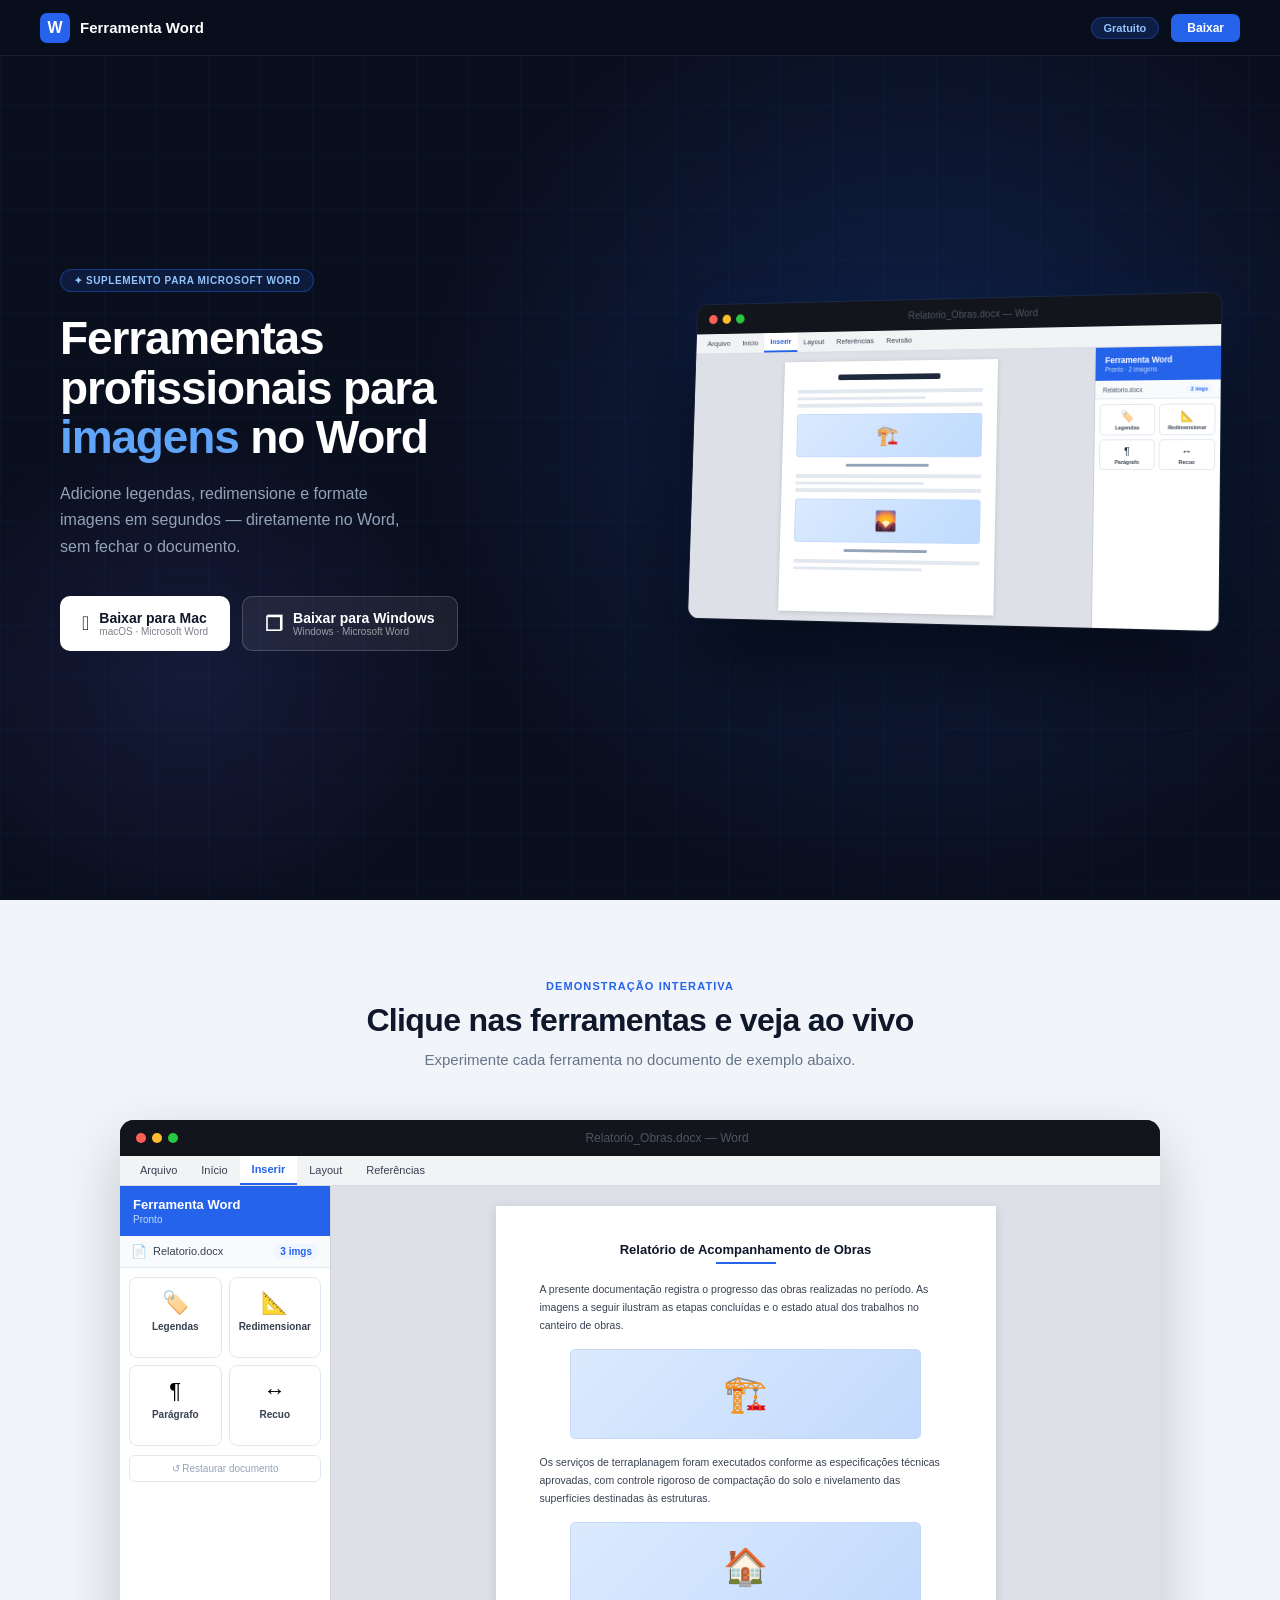
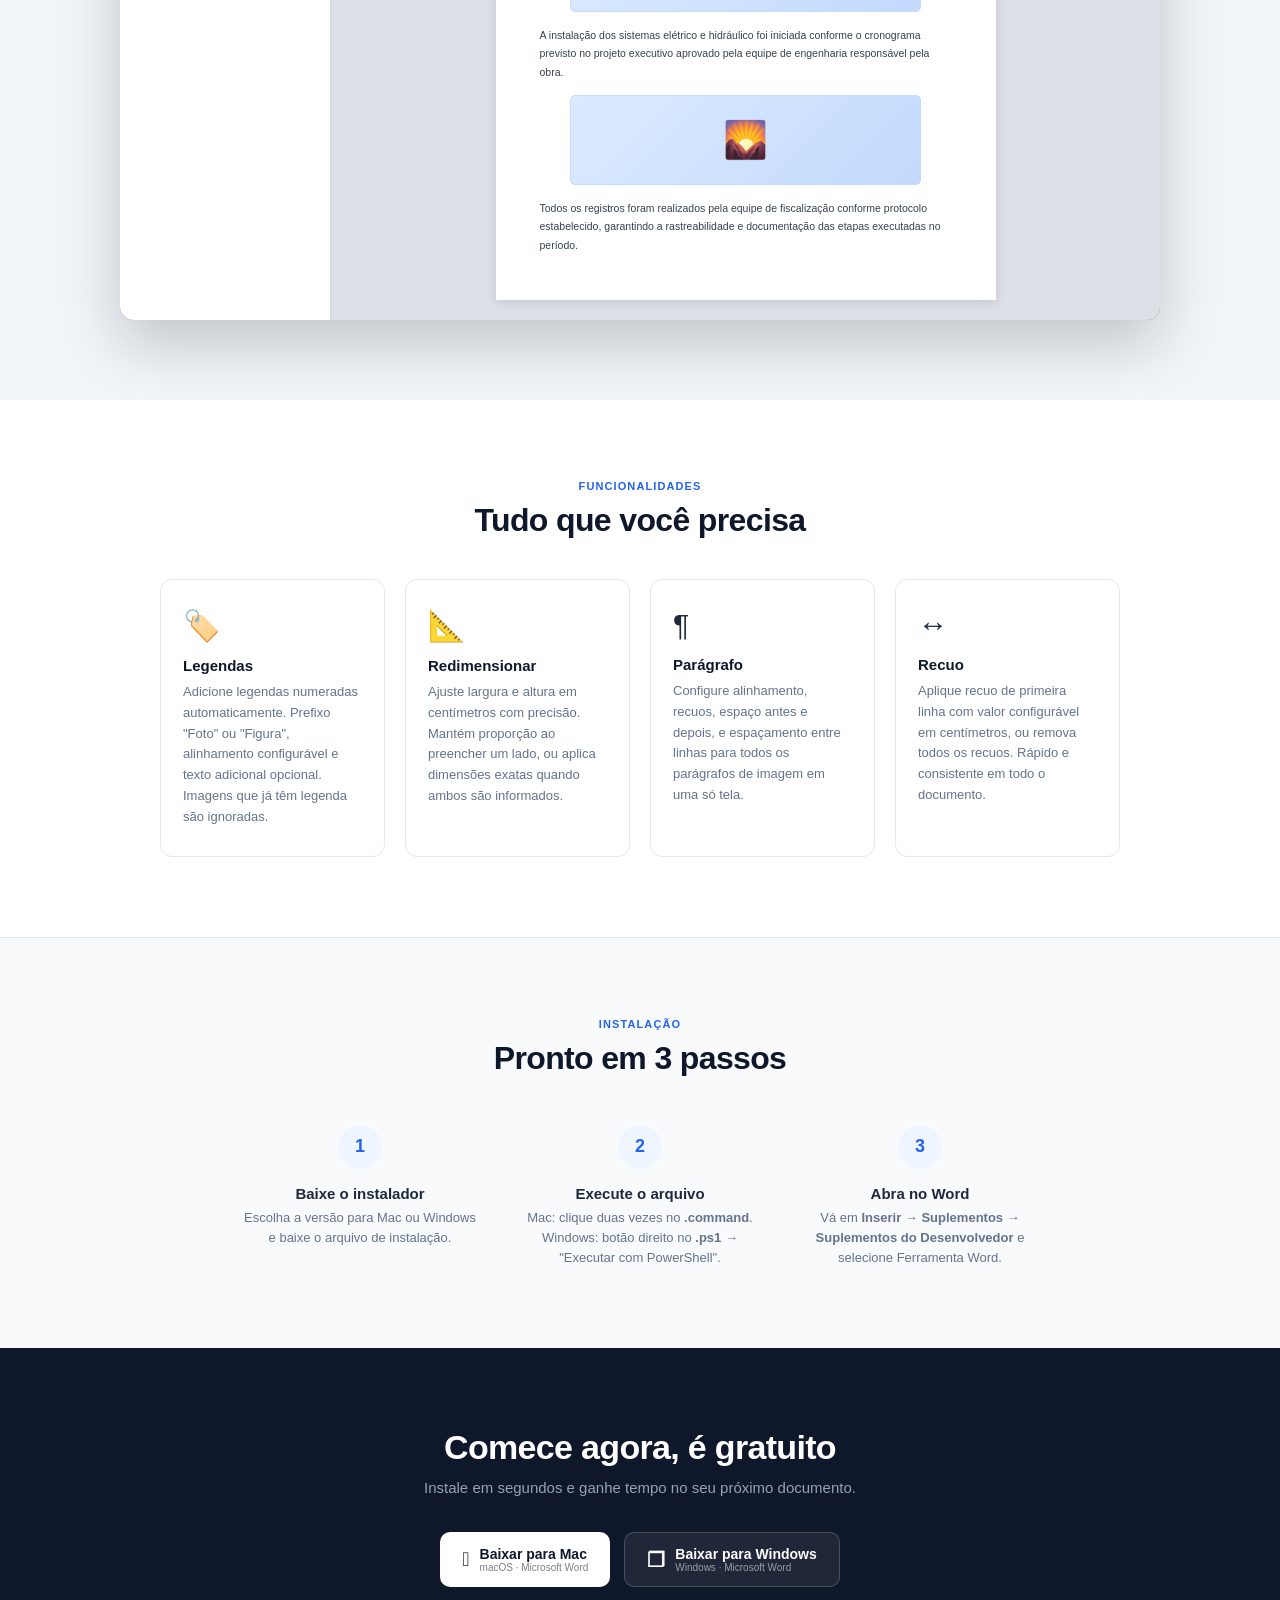
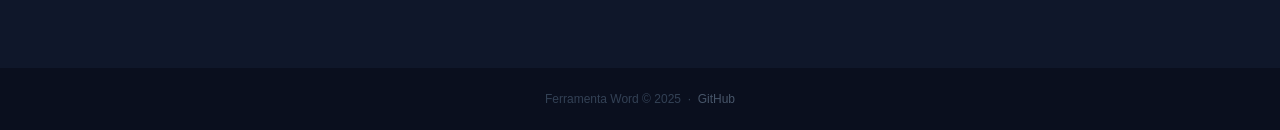
==== commit 200db375: "corrige layout do painel de ferramentas na demo" ====
--- a/index.html
+++ b/index.html
@@ -127,7 +127,7 @@
     .df-ribbon { background: #f2f3f5; height: 30px; padding: 0 8px; display: flex; align-items: center; border-bottom: 1px solid #d9dce2; }
     .df-tab { font-size: 11px; padding: 0 12px; height: 100%; display: flex; align-items: center; color: #374151; }
     .df-tab.on { color: #2563eb; font-weight: 700; border-bottom: 2px solid #2563eb; background: white; }
-    .df-body { display: flex; background: #d1d5db; gap: 1px; }
+    .df-body { display: flex; background: #d1d5db; gap: 1px; min-height: 480px; }
 
     /* task pane */
     .df-pane { width: 210px; flex-shrink: 0; background: white; display: flex; flex-direction: column; }
@@ -137,7 +137,7 @@
     .dp-dbar { background: #f8fafc; border-bottom: 1px solid #e2e8f0; padding: 8px 11px; display: flex; align-items: center; gap: 6px; }
     .dp-dname { font-size: 11px; font-weight: 500; color: #374151; flex: 1; }
     .dp-badge { background: #eff6ff; color: #2563eb; font-size: 10px; font-weight: 700; padding: 2px 7px; border-radius: 10px; white-space: nowrap; }
-    .dp-tools { display: grid; grid-template-columns: 1fr 1fr; gap: 7px; padding: 9px; flex: 1; }
+    .dp-tools { display: grid; grid-template-columns: 1fr 1fr; gap: 7px; padding: 9px; align-content: start; }
     .dp-btn {
       background: white; border: 1.5px solid #e2e8f0; border-radius: 8px;
       padding: 12px 6px 10px; cursor: pointer;
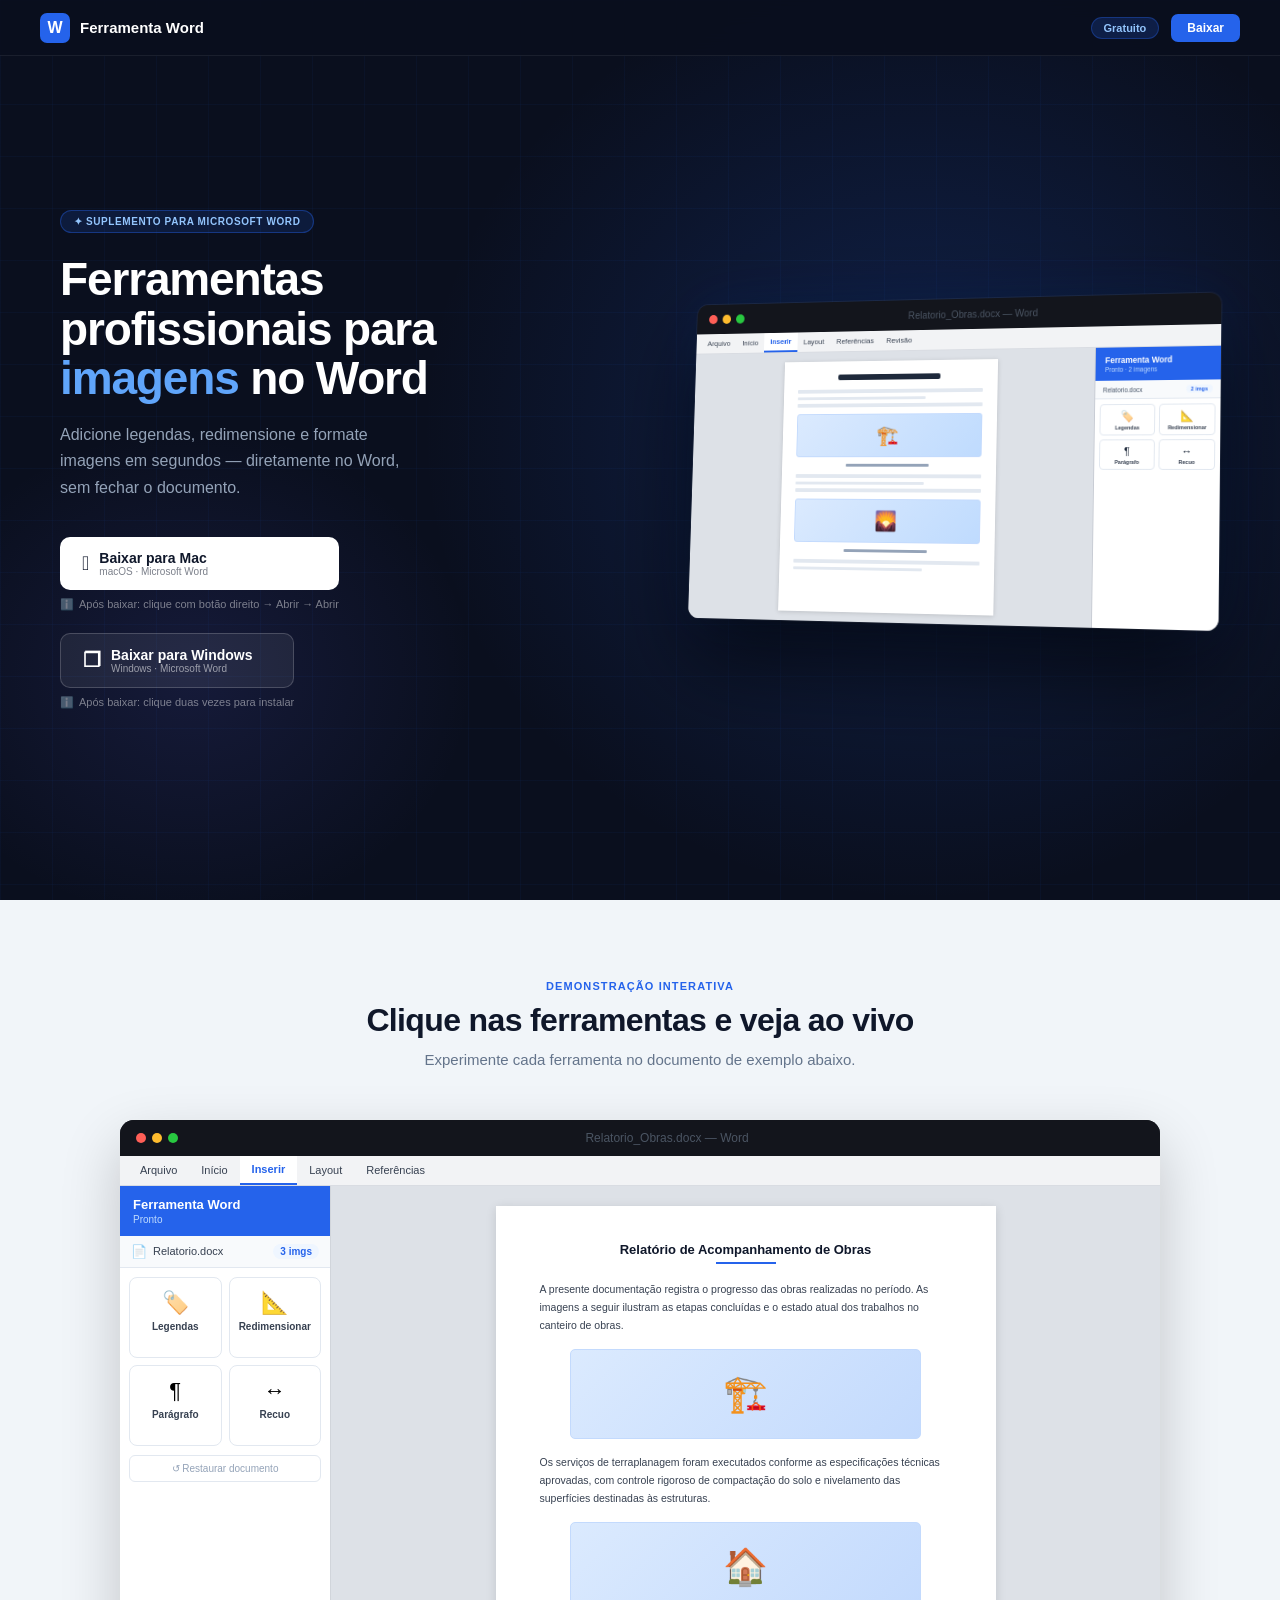
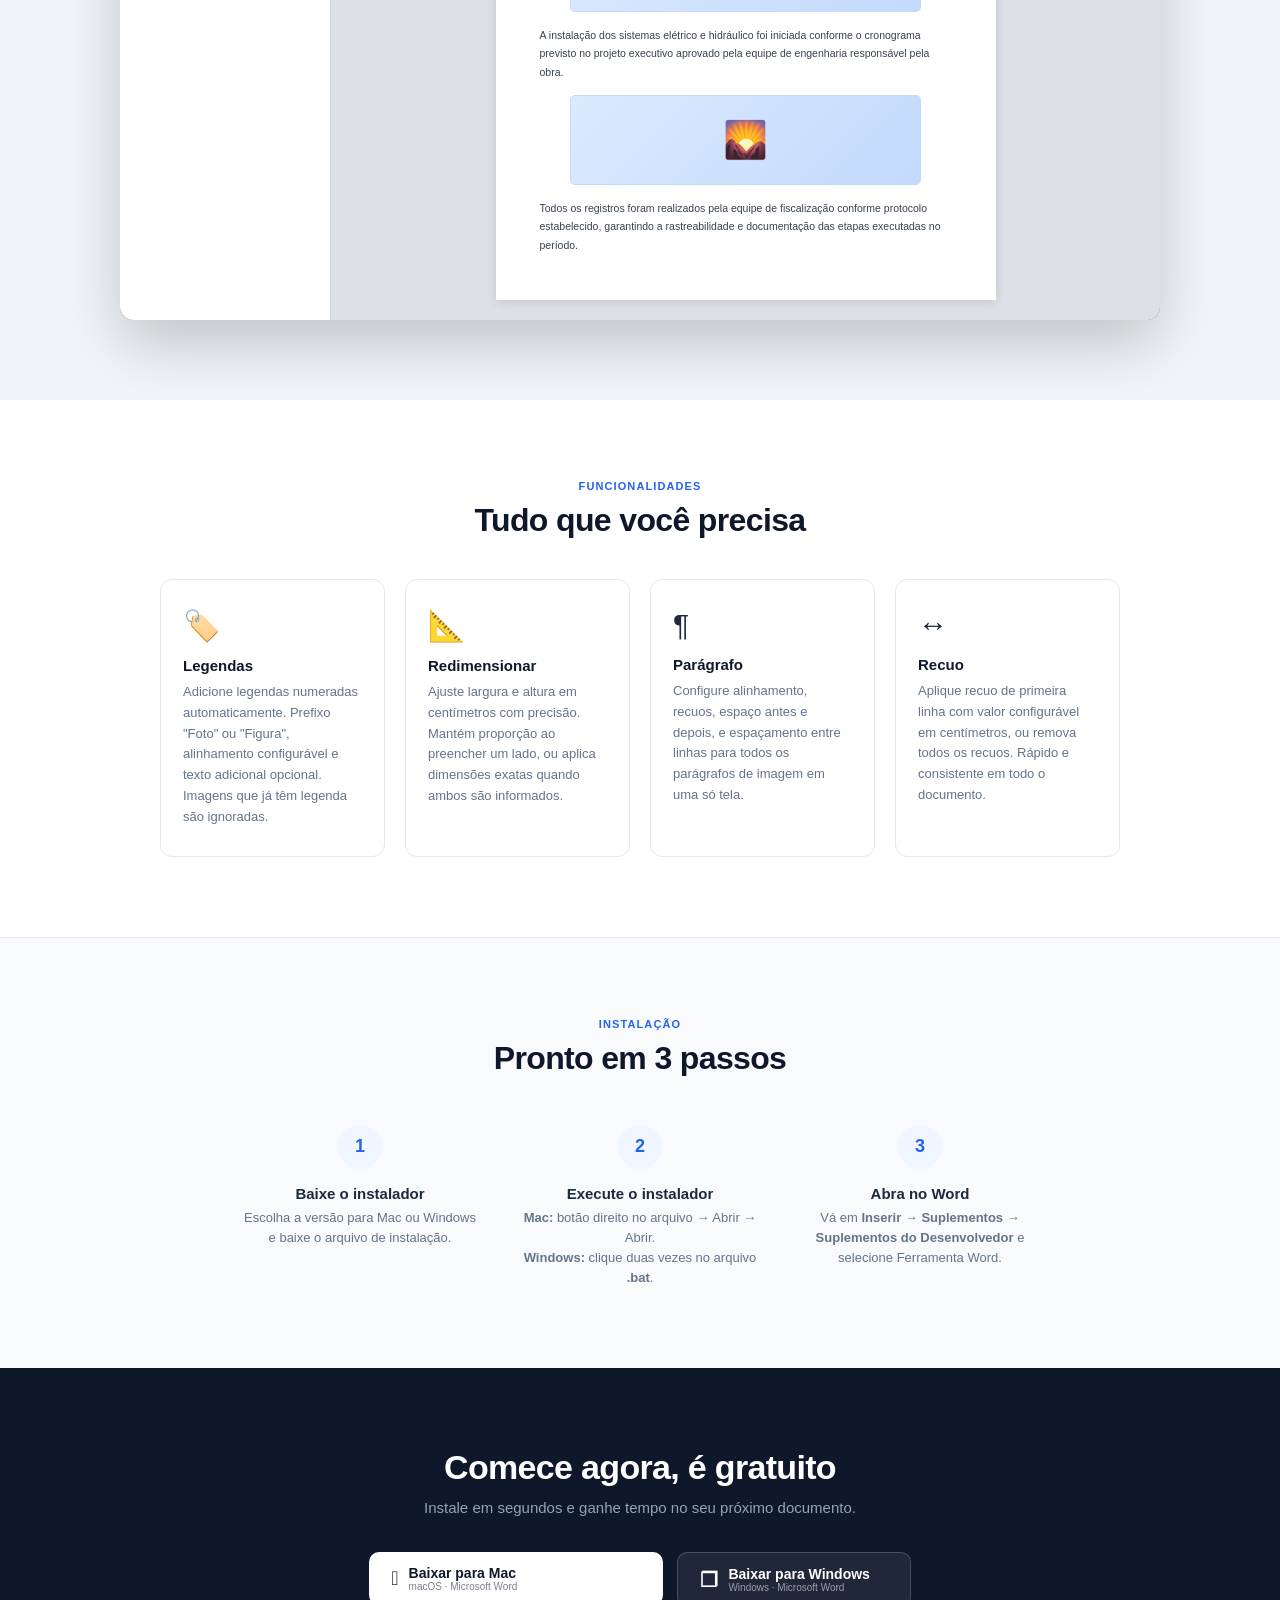
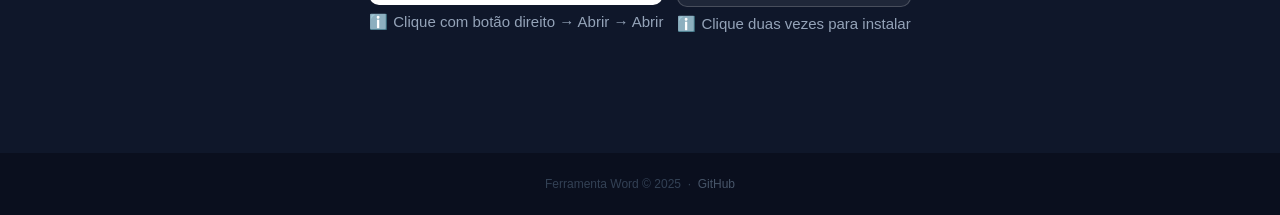
==== commit 57685d7e: "adiciona instalador .bat para Windows e instruções de instalação na LP" ====
--- a/index.html
+++ b/index.html
@@ -55,7 +55,7 @@
     .hero h1 { font-size: 46px; font-weight: 900; line-height: 1.08; color: white; letter-spacing: -0.025em; margin-bottom: 18px; }
     .hero h1 em { font-style: normal; color: #60a5fa; }
     .hero-desc { font-size: 16px; color: #94a3b8; line-height: 1.65; margin-bottom: 36px; max-width: 350px; }
-    .hero-ctas { display: flex; flex-wrap: wrap; gap: 12px; }
+    .hero-ctas { display: flex; flex-wrap: wrap; gap: 20px; align-items: flex-start; }
     .btn-hero {
       display: flex; align-items: center; gap: 10px;
       padding: 13px 22px; border-radius: 10px;
@@ -70,6 +70,9 @@
     .btn-icon { font-size: 20px; }
     .btn-txt { display: flex; flex-direction: column; text-align: left; }
     .btn-txt small { font-size: 10px; font-weight: 400; opacity: 0.55; }
+    .install-hint { font-size: 11px; color: rgba(255,255,255,0.45); margin-top: 6px; line-height: 1.5; display: flex; align-items: flex-start; gap: 5px; }
+    .install-hint-dark { font-size: 11px; color: #94a3b8; margin-top: 6px; line-height: 1.5; display: flex; align-items: flex-start; gap: 5px; }
+    .hint-icon { flex-shrink: 0; }
     .hero-visual { flex: 1; display: flex; justify-content: flex-end; align-items: center; position: relative; z-index: 2; }
 
     /* ── WORD WINDOW (hero mockup) ── */
@@ -251,14 +254,20 @@
     <h1>Ferramentas profissionais para <em>imagens</em> no Word</h1>
     <p class="hero-desc">Adicione legendas, redimensione e formate imagens em segundos — diretamente no Word, sem fechar o documento.</p>
     <div class="hero-ctas">
-      <a class="btn-hero btn-mac" href="instalar-mac.command" download>
-        <span class="btn-icon">&#63743;</span>
-        <span class="btn-txt">Baixar para Mac <small>macOS · Microsoft Word</small></span>
-      </a>
-      <a class="btn-hero btn-win" href="instalar-windows.ps1" download>
-        <span class="btn-icon">&#10064;</span>
-        <span class="btn-txt">Baixar para Windows <small>Windows · Microsoft Word</small></span>
-      </a>
+      <div>
+        <a class="btn-hero btn-mac" href="instalar-mac.command" download>
+          <span class="btn-icon">&#63743;</span>
+          <span class="btn-txt">Baixar para Mac <small>macOS · Microsoft Word</small></span>
+        </a>
+        <p class="install-hint"><span class="hint-icon">ℹ️</span> Após baixar: clique com botão direito → Abrir → Abrir</p>
+      </div>
+      <div>
+        <a class="btn-hero btn-win" href="instalar-windows.bat" download>
+          <span class="btn-icon">&#10064;</span>
+          <span class="btn-txt">Baixar para Windows <small>Windows · Microsoft Word</small></span>
+        </a>
+        <p class="install-hint"><span class="hint-icon">ℹ️</span> Após baixar: clique duas vezes para instalar</p>
+      </div>
     </div>
   </div>
 
@@ -426,8 +435,8 @@
     </div>
     <div class="step">
       <div class="step-n">2</div>
-      <h3>Execute o arquivo</h3>
-      <p>Mac: clique duas vezes no <strong>.command</strong>. Windows: botão direito no <strong>.ps1</strong> → "Executar com PowerShell".</p>
+      <h3>Execute o instalador</h3>
+      <p><strong>Mac:</strong> botão direito no arquivo → Abrir → Abrir.<br><strong>Windows:</strong> clique duas vezes no arquivo <strong>.bat</strong>.</p>
     </div>
     <div class="step">
       <div class="step-n">3</div>
@@ -442,14 +451,20 @@
   <h2>Comece agora, é gratuito</h2>
   <p>Instale em segundos e ganhe tempo no seu próximo documento.</p>
   <div class="cta-btns">
-    <a class="btn-hero btn-mac" href="instalar-mac.command" download>
-      <span class="btn-icon">&#63743;</span>
-      <span class="btn-txt">Baixar para Mac <small>macOS · Microsoft Word</small></span>
-    </a>
-    <a class="btn-hero btn-win" href="instalar-windows.ps1" download>
-      <span class="btn-icon">&#10064;</span>
-      <span class="btn-txt">Baixar para Windows <small>Windows · Microsoft Word</small></span>
-    </a>
+    <div>
+      <a class="btn-hero btn-mac" href="instalar-mac.command" download>
+        <span class="btn-icon">&#63743;</span>
+        <span class="btn-txt">Baixar para Mac <small>macOS · Microsoft Word</small></span>
+      </a>
+      <p class="install-hint-dark"><span class="hint-icon">ℹ️</span> Clique com botão direito → Abrir → Abrir</p>
+    </div>
+    <div>
+      <a class="btn-hero btn-win" href="instalar-windows.bat" download>
+        <span class="btn-icon">&#10064;</span>
+        <span class="btn-txt">Baixar para Windows <small>Windows · Microsoft Word</small></span>
+      </a>
+      <p class="install-hint-dark"><span class="hint-icon">ℹ️</span> Clique duas vezes para instalar</p>
+    </div>
   </div>
 </section>
 
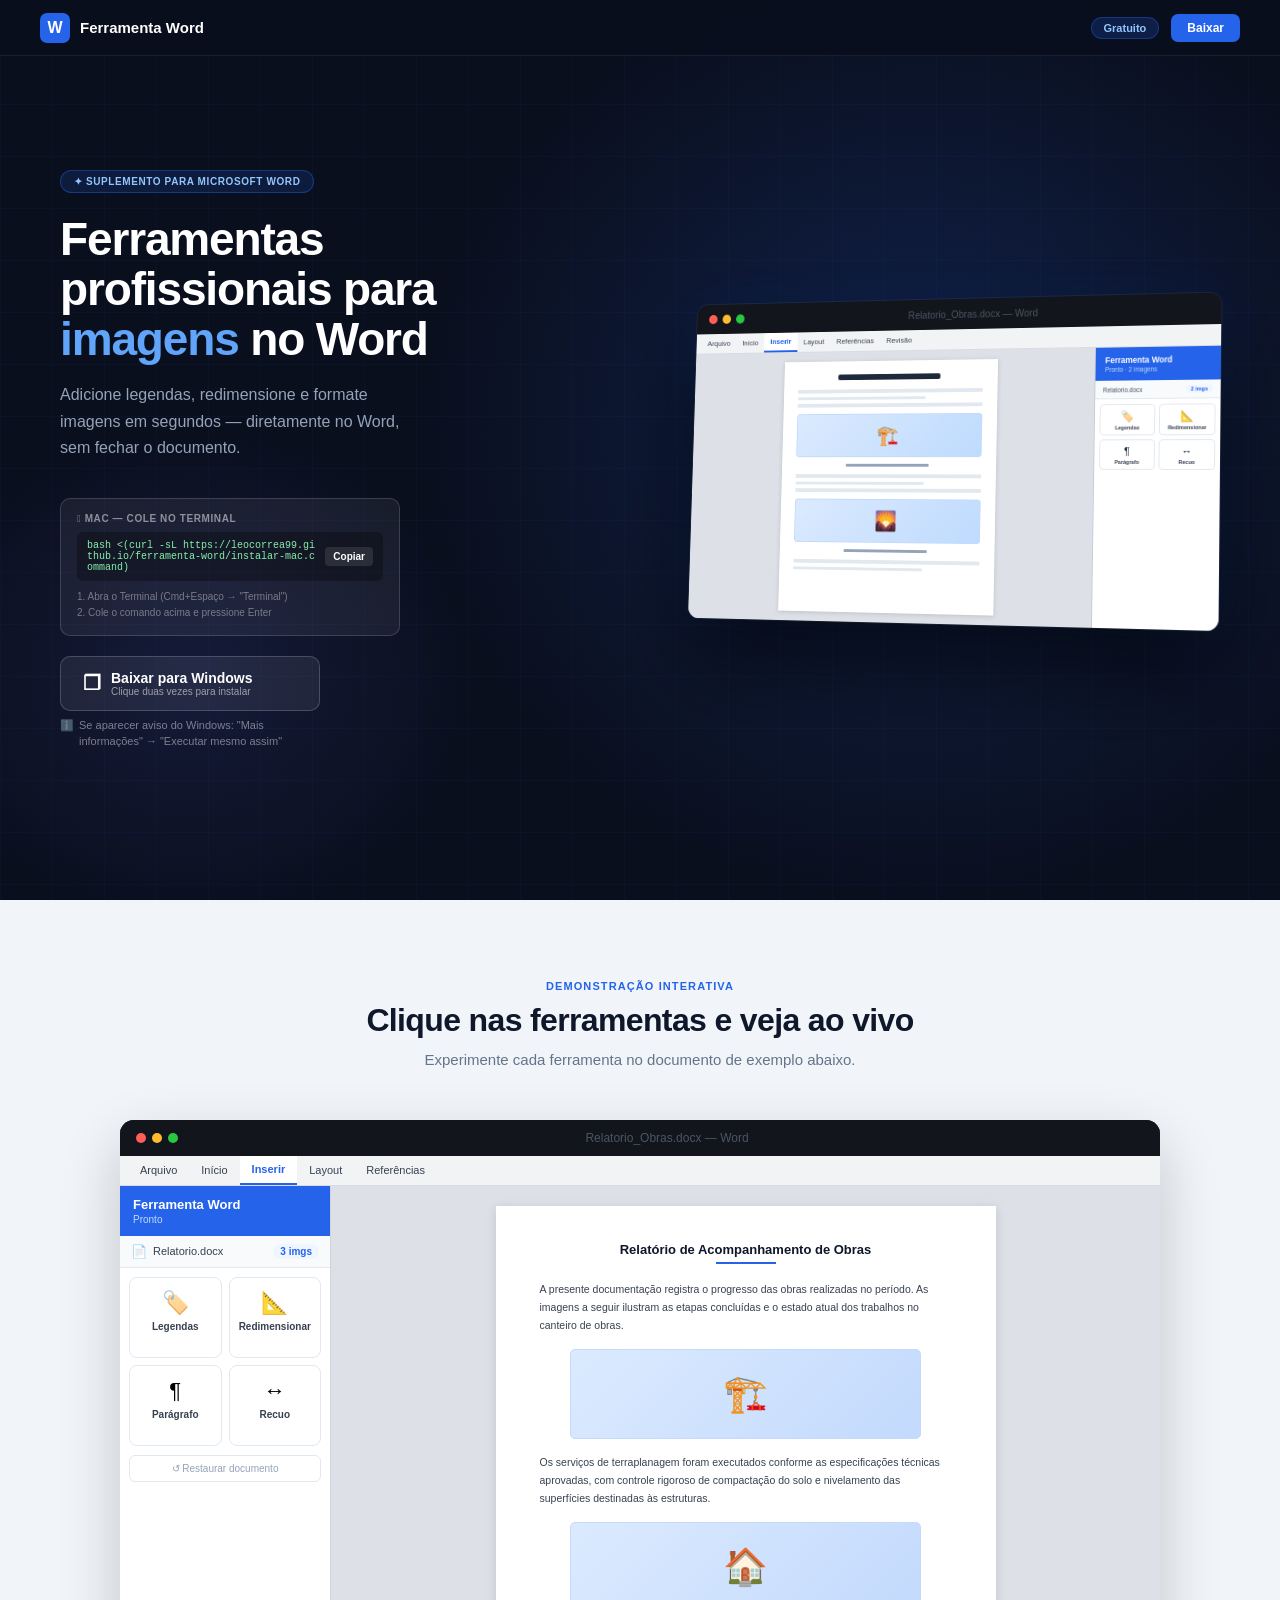
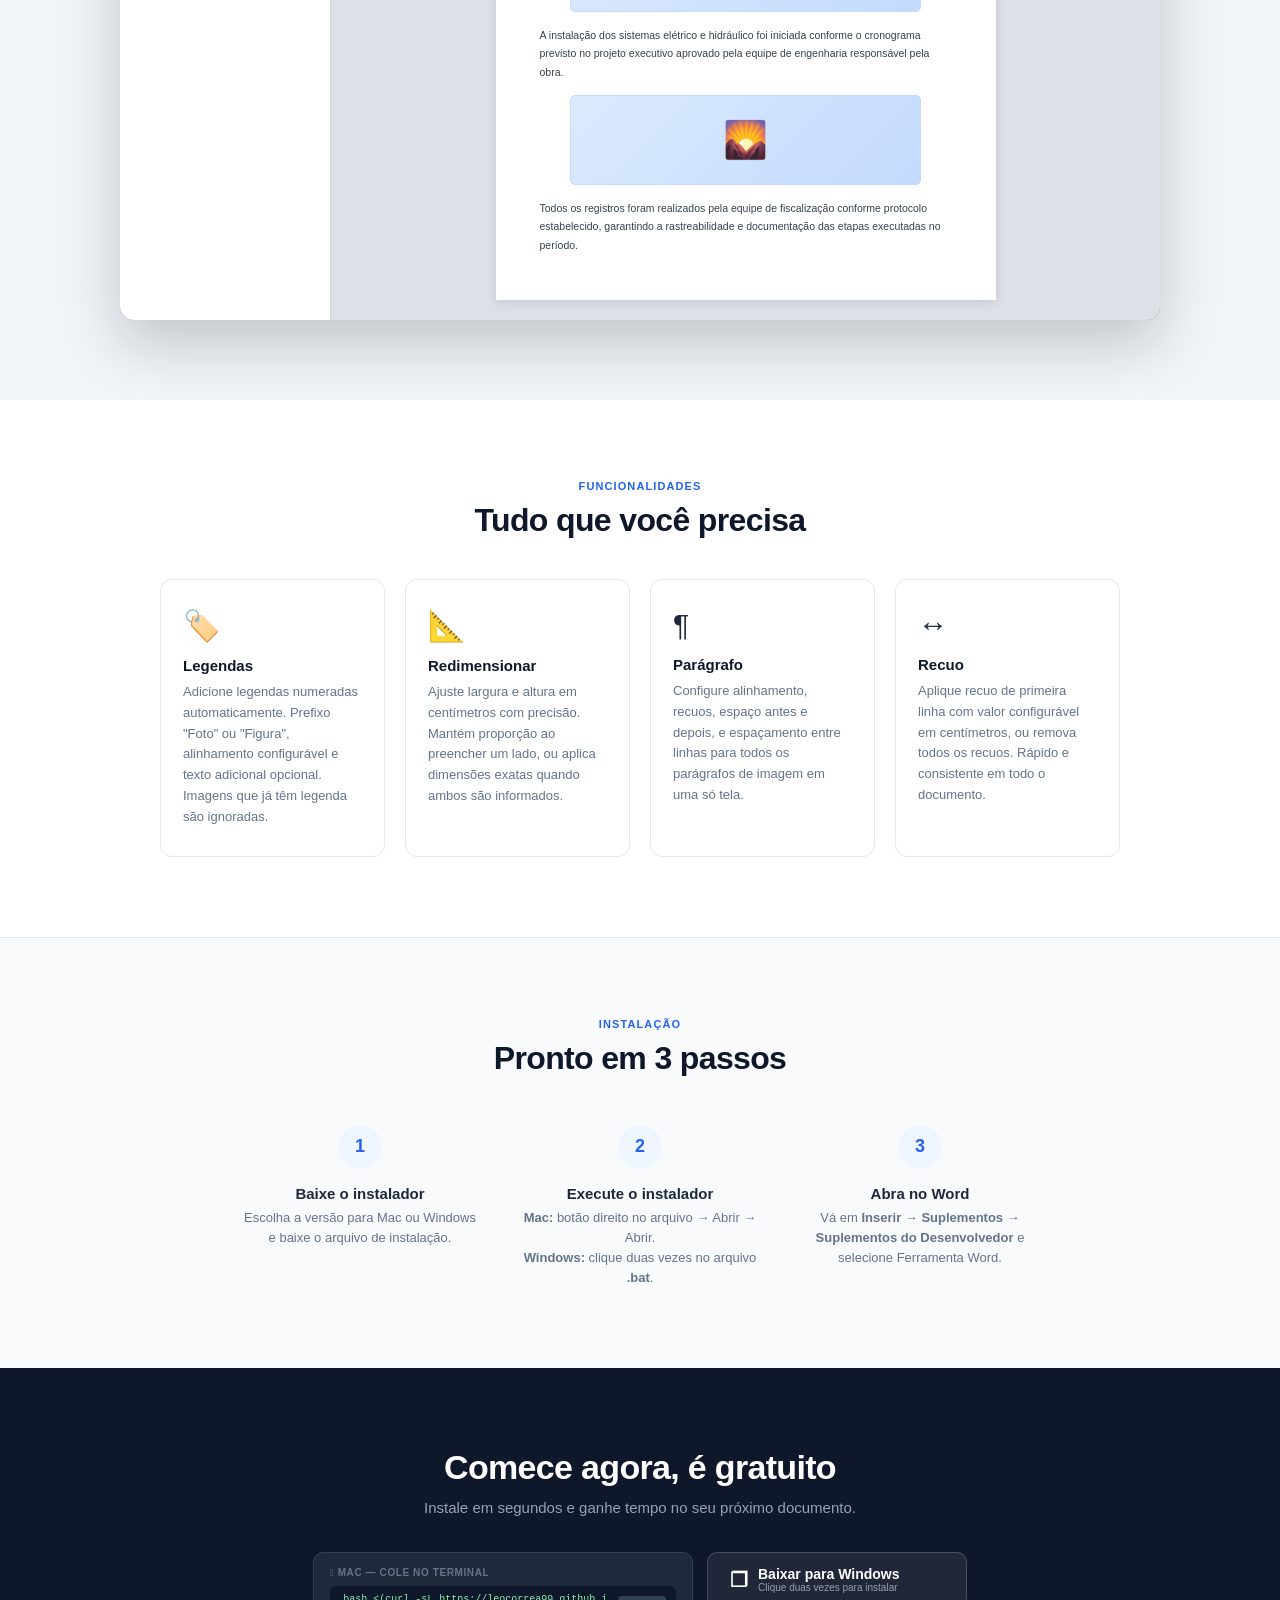
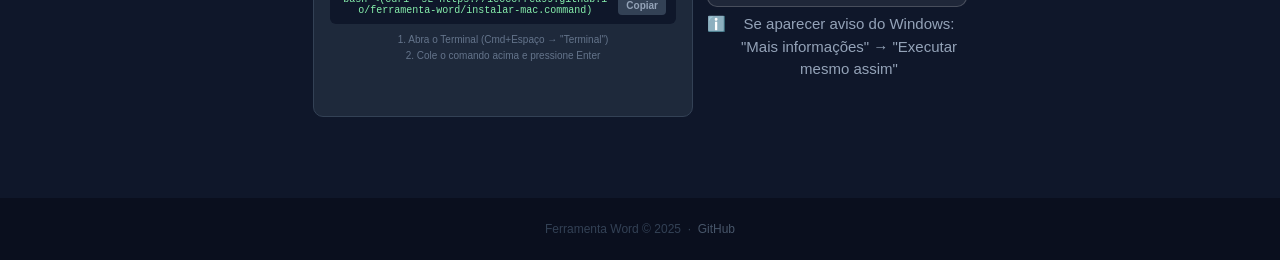
==== commit fc014ed9: "mac: comando terminal com botão copiar substitui download de arquivo" ====
--- a/index.html
+++ b/index.html
@@ -73,6 +73,19 @@
     .install-hint { font-size: 11px; color: rgba(255,255,255,0.45); margin-top: 6px; line-height: 1.5; display: flex; align-items: flex-start; gap: 5px; }
     .install-hint-dark { font-size: 11px; color: #94a3b8; margin-top: 6px; line-height: 1.5; display: flex; align-items: flex-start; gap: 5px; }
     .hint-icon { flex-shrink: 0; }
+    .mac-install-box { background: rgba(255,255,255,0.06); border: 1px solid rgba(255,255,255,0.15); border-radius: 10px; padding: 14px 16px; max-width: 340px; }
+    .mac-install-box-dark { background: #1e293b; border: 1px solid #334155; border-radius: 10px; padding: 14px 16px; max-width: 380px; }
+    .mac-install-label { font-size: 10px; font-weight: 700; color: rgba(255,255,255,0.5); text-transform: uppercase; letter-spacing: 0.06em; margin-bottom: 8px; display: flex; align-items: center; gap: 6px; }
+    .mac-install-label-dark { font-size: 10px; font-weight: 700; color: #64748b; text-transform: uppercase; letter-spacing: 0.06em; margin-bottom: 8px; display: flex; align-items: center; gap: 6px; }
+    .mac-cmd-row { display: flex; align-items: center; gap: 8px; background: rgba(0,0,0,0.3); border-radius: 6px; padding: 8px 10px; }
+    .mac-cmd-row-dark { display: flex; align-items: center; gap: 8px; background: #0f172a; border-radius: 6px; padding: 8px 10px; }
+    .mac-cmd-text { font-family: "SF Mono", "Fira Code", monospace; font-size: 10px; color: #86efac; flex: 1; word-break: break-all; }
+    .mac-cmd-copy { background: rgba(255,255,255,0.1); border: none; border-radius: 4px; padding: 4px 8px; font-size: 10px; font-weight: 600; color: white; cursor: pointer; white-space: nowrap; transition: background 0.15s; flex-shrink: 0; }
+    .mac-cmd-copy:hover { background: rgba(255,255,255,0.2); }
+    .mac-cmd-copy-dark { background: #334155; border: none; border-radius: 4px; padding: 4px 8px; font-size: 10px; font-weight: 600; color: #94a3b8; cursor: pointer; white-space: nowrap; transition: background 0.15s; flex-shrink: 0; }
+    .mac-cmd-copy-dark:hover { background: #475569; color: white; }
+    .mac-steps { font-size: 10px; color: rgba(255,255,255,0.4); margin-top: 8px; line-height: 1.6; }
+    .mac-steps-dark { font-size: 10px; color: #64748b; margin-top: 8px; line-height: 1.6; }
     .hero-visual { flex: 1; display: flex; justify-content: flex-end; align-items: center; position: relative; z-index: 2; }
 
     /* ── WORD WINDOW (hero mockup) ── */
@@ -254,19 +267,20 @@
     <h1>Ferramentas profissionais para <em>imagens</em> no Word</h1>
     <p class="hero-desc">Adicione legendas, redimensione e formate imagens em segundos — diretamente no Word, sem fechar o documento.</p>
     <div class="hero-ctas">
-      <div>
-        <a class="btn-hero btn-mac" href="instalar-mac.command" download>
-          <span class="btn-icon">&#63743;</span>
-          <span class="btn-txt">Baixar para Mac <small>macOS · Microsoft Word</small></span>
-        </a>
-        <p class="install-hint"><span class="hint-icon">ℹ️</span> Após baixar: clique com botão direito → Abrir → Abrir</p>
+      <div class="mac-install-box">
+        <div class="mac-install-label">&#63743; Mac — cole no Terminal</div>
+        <div class="mac-cmd-row">
+          <span class="mac-cmd-text" id="cmd-hero">bash &lt;(curl -sL https://leocorrea99.github.io/ferramenta-word/instalar-mac.command)</span>
+          <button class="mac-cmd-copy" onclick="copyCmd('cmd-hero', this)">Copiar</button>
+        </div>
+        <div class="mac-steps">1. Abra o Terminal (Cmd+Espaço → "Terminal")<br>2. Cole o comando acima e pressione Enter</div>
       </div>
       <div>
         <a class="btn-hero btn-win" href="instalar-windows.bat" download>
           <span class="btn-icon">&#10064;</span>
-          <span class="btn-txt">Baixar para Windows <small>Windows · Microsoft Word</small></span>
+          <span class="btn-txt">Baixar para Windows <small>Clique duas vezes para instalar</small></span>
         </a>
-        <p class="install-hint"><span class="hint-icon">ℹ️</span> Após baixar: clique duas vezes para instalar</p>
+        <p class="install-hint" style="max-width:260px"><span class="hint-icon">ℹ️</span> Se aparecer aviso do Windows: "Mais informações" → "Executar mesmo assim"</p>
       </div>
     </div>
   </div>
@@ -451,19 +465,20 @@
   <h2>Comece agora, é gratuito</h2>
   <p>Instale em segundos e ganhe tempo no seu próximo documento.</p>
   <div class="cta-btns">
-    <div>
-      <a class="btn-hero btn-mac" href="instalar-mac.command" download>
-        <span class="btn-icon">&#63743;</span>
-        <span class="btn-txt">Baixar para Mac <small>macOS · Microsoft Word</small></span>
-      </a>
-      <p class="install-hint-dark"><span class="hint-icon">ℹ️</span> Clique com botão direito → Abrir → Abrir</p>
+    <div class="mac-install-box-dark">
+      <div class="mac-install-label-dark">&#63743; Mac — cole no Terminal</div>
+      <div class="mac-cmd-row-dark">
+        <span class="mac-cmd-text" id="cmd-cta">bash &lt;(curl -sL https://leocorrea99.github.io/ferramenta-word/instalar-mac.command)</span>
+        <button class="mac-cmd-copy-dark" onclick="copyCmd('cmd-cta', this)">Copiar</button>
+      </div>
+      <div class="mac-steps-dark">1. Abra o Terminal (Cmd+Espaço → "Terminal")<br>2. Cole o comando acima e pressione Enter</div>
     </div>
     <div>
       <a class="btn-hero btn-win" href="instalar-windows.bat" download>
         <span class="btn-icon">&#10064;</span>
-        <span class="btn-txt">Baixar para Windows <small>Windows · Microsoft Word</small></span>
+        <span class="btn-txt">Baixar para Windows <small>Clique duas vezes para instalar</small></span>
       </a>
-      <p class="install-hint-dark"><span class="hint-icon">ℹ️</span> Clique duas vezes para instalar</p>
+      <p class="install-hint-dark" style="max-width:260px"><span class="hint-icon">ℹ️</span> Se aparecer aviso do Windows: "Mais informações" → "Executar mesmo assim"</p>
     </div>
   </div>
 </section>
@@ -474,6 +489,15 @@
 </footer>
 
 <script>
+  function copyCmd(id, btn) {
+    const text = document.getElementById(id).textContent;
+    navigator.clipboard.writeText(text).then(() => {
+      const orig = btn.textContent;
+      btn.textContent = 'Copiado!';
+      setTimeout(() => btn.textContent = orig, 2000);
+    });
+  }
+
   const page = document.getElementById('demo-page');
   const all  = ['legendas','resize','paragrafo','recuo'];
 
